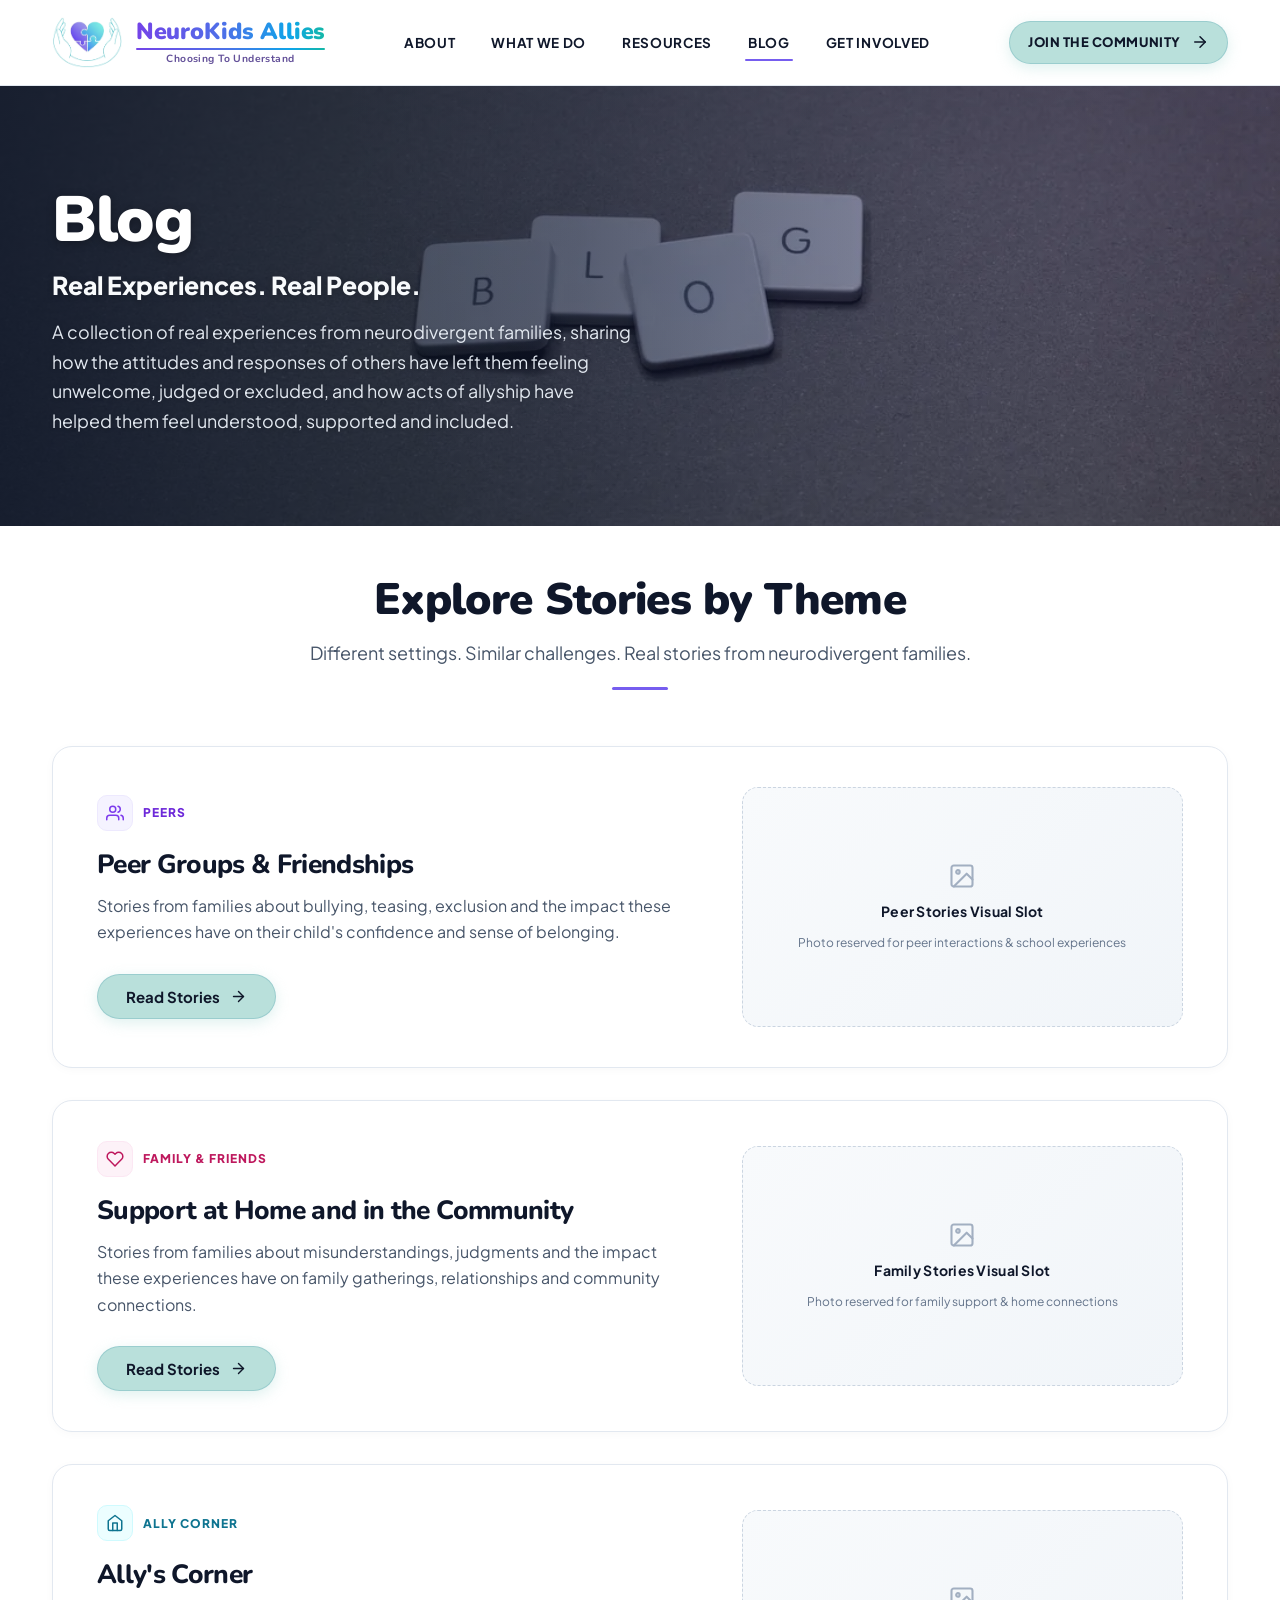
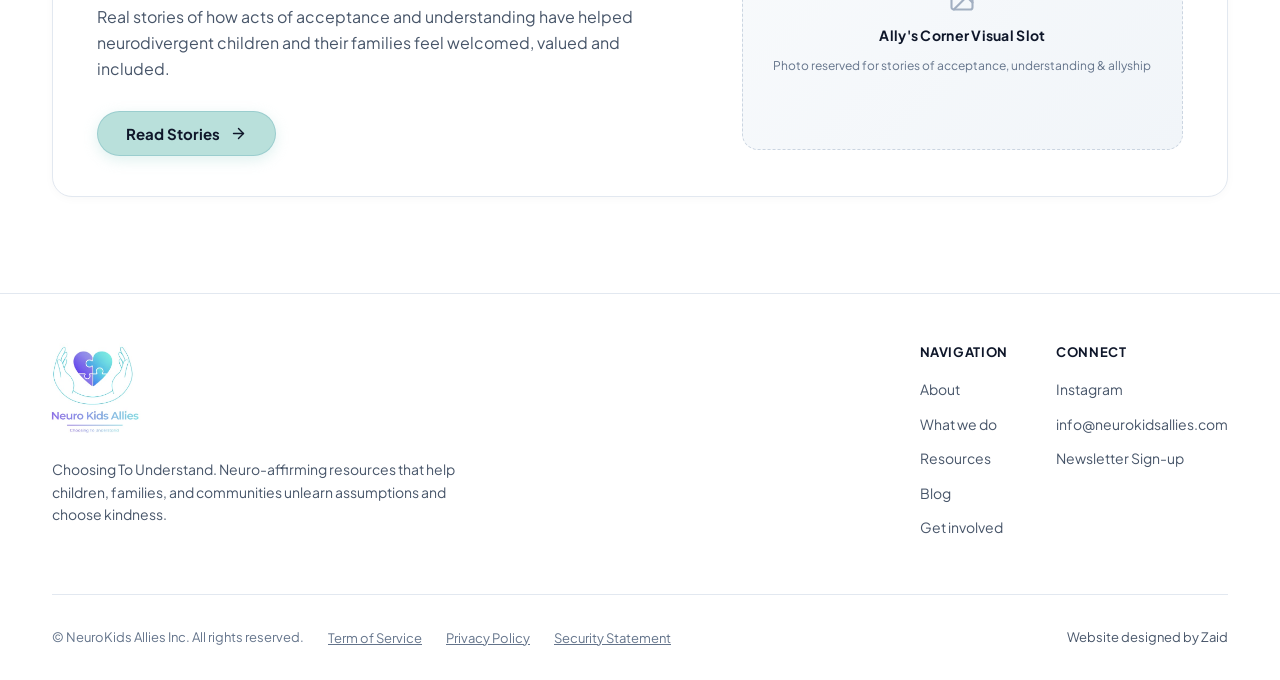
==== blog.html @ 0c85faf7 "Update Card 3 in Blog to Ally's Corner with updated stories copy" ====
<!DOCTYPE html>
<html lang="en">
<head>
  <meta charset="UTF-8">
  <meta name="viewport" content="width=device-width, initial-scale=1.0">
  <title>Blog — Real Experiences &amp; Stories | NeuroKids Allies</title>
  <meta name="description" content="A collection of real experiences from neurodivergent families, sharing how the attitudes and responses of others have left them feeling unwelcome, judged or excluded, and how acts of allyship have helped them feel understood, supported and included.">
  <meta name="theme-color" content="#765DEF">

  <!-- Open Graph / Meta -->
  <meta property="og:type" content="website">
  <meta property="og:title" content="Blog — Real Experiences &amp; Stories | NeuroKids Allies">
  <meta property="og:description" content="A collection of real experiences from neurodivergent families, sharing how the attitudes and responses of others have left them feeling unwelcome, judged or excluded, and how acts of allyship have helped them feel understood, supported and included.">

  <!-- Favicon -->
  <link rel="icon" type="image/png" href="Images/only logo no text.png">

  <!-- Google Fonts: Plus Jakarta Sans & Nunito -->
  <link rel="preconnect" href="https://fonts.googleapis.com">
  <link rel="preconnect" href="https://fonts.gstatic.com" crossorigin>
  <link href="https://fonts.googleapis.com/css2?family=Nunito:wght@700;800;900&family=Plus+Jakarta+Sans:wght@400;500;600;700;800&display=swap" rel="stylesheet">

  <!-- Main Stylesheet -->
  <link rel="stylesheet" href="styles.css?v=6.5">
</head>
<body class="blog-page">

  <!-- =========================================================================
       STICKY HEADER & NAVIGATION
       ========================================================================= -->
  <header class="header" role="banner">
    <div class="container header-container">
      <a href="index.html" class="brand-logo-link" aria-label="NeuroKids Allies Homepage">
        <img src="Images/only logo no text.png" alt="NeuroKids Allies emblem" class="brand-logo-icon" width="70" height="52">
        <div class="brand-text-block">
          <span class="brand-name">NeuroKids Allies</span>
          <span class="brand-divider-line" aria-hidden="true"></span>
          <span class="brand-tagline">Choosing To Understand</span>
        </div>
      </a>

      <!-- Desktop Navigation Menu -->
      <nav class="nav-menu" aria-label="Main Navigation">
        <a href="index.html#about" class="nav-link">About</a>
        <a href="what-we-do.html" class="nav-link">What we do</a>
        <a href="resources.html" class="nav-link">Resources</a>
        <a href="blog.html" class="nav-link active" aria-current="page">Blog</a>
        <a href="index.html#get-involved" class="nav-link">Get involved</a>
      </nav>

      <!-- Header Action -->
      <div class="nav-actions">
        <a href="https://preview.mailerlite.io/forms/2009995/176619972987978844/share" target="_blank" rel="noopener noreferrer" class="btn btn-primary btn-sm nav-cta-btn">
          <span>JOIN THE COMMUNITY</span>
          <svg class="btn-icon" viewBox="0 0 24 24" fill="none" stroke="currentColor" stroke-width="2" stroke-linecap="round" stroke-linejoin="round" aria-hidden="true">
            <line x1="5" y1="12" x2="19" y2="12"></line>
            <polyline points="12 5 19 12 12 19"></polyline>
          </svg>
        </a>

        <!-- Mobile Toggle Button -->
        <button id="mobile-toggle" class="mobile-toggle" aria-label="Toggle navigation menu" aria-expanded="false" aria-controls="mobile-drawer">
          <svg class="hamburger-icon" viewBox="0 0 24 24" fill="none" stroke="currentColor" stroke-width="2" stroke-linecap="round" stroke-linejoin="round" aria-hidden="true">
            <line x1="3" y1="12" x2="21" y2="12"></line>
            <line x1="3" y1="6" x2="21" y2="6"></line>
            <line x1="3" y1="18" x2="21" y2="18"></line>
          </svg>
        </button>
      </div>
    </div>

    <!-- Mobile Slide-Down Drawer -->
    <div id="mobile-drawer" class="mobile-drawer" aria-label="Mobile Navigation">
      <ul class="mobile-nav-list">
        <li><a href="index.html#about" class="mobile-nav-link">About</a></li>
        <li><a href="what-we-do.html" class="mobile-nav-link">What we do</a></li>
        <li><a href="resources.html" class="mobile-nav-link">Resources</a></li>
        <li><a href="blog.html" class="mobile-nav-link active">Blog</a></li>
        <li><a href="index.html#get-involved" class="mobile-nav-link">Get involved</a></li>
      </ul>
      <div class="mobile-cta-wrapper">
        <a href="https://preview.mailerlite.io/forms/2009995/176619972987978844/share" target="_blank" rel="noopener noreferrer" class="btn btn-primary btn-lg" style="width: 100%;">
          <span>JOIN THE COMMUNITY</span>
          <svg class="btn-icon" viewBox="0 0 24 24" fill="none" stroke="currentColor" stroke-width="2" aria-hidden="true">
            <line x1="5" y1="12" x2="19" y2="12"></line>
            <polyline points="12 5 19 12 12 19"></polyline>
          </svg>
        </a>
      </div>
    </div>
  </header>

  <main id="main-content">
    <!-- =========================================================================
         BLOG HERO SECTION
         ========================================================================= -->
    <section class="blog-hero-section" aria-labelledby="blog-hero-title">
      <div class="blog-hero-overlay" aria-hidden="true"></div>
      <div class="container blog-hero-container">
        <div class="blog-hero-content">
          <h1 id="blog-hero-title" class="blog-hero-title">Blog</h1>
          <p class="blog-hero-subtitle">Real Experiences. Real People.</p>
          <p class="blog-hero-desc">A collection of real experiences from neurodivergent families, sharing how the attitudes and responses of others have left them feeling unwelcome, judged or excluded, and how acts of allyship have helped them feel understood, supported and included.</p>
        </div>
      </div>
    </section>

    <!-- =========================================================================
         EXPLORE STORIES BY THEME
         ========================================================================= -->
    <section class="blog-themes-section" aria-labelledby="theme-section-title">
      <div class="container">
        <!-- Section Header -->
        <div class="stories-theme-header">
          <h2 id="theme-section-title" class="stories-theme-title">Explore Stories by Theme</h2>
          <p class="stories-theme-subtitle">Different settings. Similar challenges. Real stories from neurodivergent families.</p>
          <div class="theme-divider-line" aria-hidden="true"></div>
        </div>

        <!-- 3 Horizontal Theme Cards -->
        <div class="theme-cards-stack">
          
          <!-- Card 1: Peers (Purple) -->
          <article class="theme-story-card theme-card-purple">
            <div class="theme-card-body">
              <div class="theme-badge-row">
                <div class="theme-badge-icon purple" aria-hidden="true">
                  <svg viewBox="0 0 24 24" fill="none" stroke="currentColor" stroke-width="2" stroke-linecap="round" stroke-linejoin="round">
                    <path d="M17 21v-2a4 4 0 0 0-4-4H5a4 4 0 0 0-4 4v2"></path>
                    <circle cx="9" cy="7" r="4"></circle>
                    <path d="M23 21v-2a4 4 0 0 0-3-3.87"></path>
                    <path d="M16 3.13a4 4 0 0 1 0 7.75"></path>
                  </svg>
                </div>
                <span class="theme-tag purple">PEERS</span>
              </div>
              <h3 class="theme-card-title">Peer Groups &amp; Friendships</h3>
              <p class="theme-card-desc">Stories from families about bullying, teasing, exclusion and the impact these experiences have on their child's confidence and sense of belonging.</p>
              <button type="button" class="btn-theme-action purple btn-read-stories">
                <span>Read Stories</span>
                <svg viewBox="0 0 24 24" fill="none" stroke="currentColor" stroke-width="2" stroke-linecap="round" stroke-linejoin="round" aria-hidden="true">
                  <line x1="5" y1="12" x2="19" y2="12"></line>
                  <polyline points="12 5 19 12 12 19"></polyline>
                </svg>
              </button>
            </div>
            <!-- Styled visual placeholder (no images used) -->
            <div class="theme-img-placeholder purple" role="img" aria-label="Peer stories image slot">
              <svg viewBox="0 0 24 24" fill="none" stroke="currentColor" stroke-width="1.8" stroke-linecap="round" stroke-linejoin="round" aria-hidden="true">
                <rect x="3" y="3" width="18" height="18" rx="2" ry="2"></rect>
                <circle cx="8.5" cy="8.5" r="1.5"></circle>
                <polyline points="21 15 16 10 5 21"></polyline>
              </svg>
              <span class="placeholder-title">Peer Stories Visual Slot</span>
              <span class="placeholder-hint">Photo reserved for peer interactions &amp; school experiences</span>
            </div>
          </article>

          <!-- Card 2: Family & Friends (Pink) -->
          <article class="theme-story-card theme-card-pink">
            <div class="theme-card-body">
              <div class="theme-badge-row">
                <div class="theme-badge-icon pink" aria-hidden="true">
                  <svg viewBox="0 0 24 24" fill="none" stroke="currentColor" stroke-width="2" stroke-linecap="round" stroke-linejoin="round">
                    <path d="M20.84 4.61a5.5 5.5 0 0 0-7.78 0L12 5.67l-1.06-1.06a5.5 5.5 0 0 0-7.78 7.78l1.06 1.06L12 21.23l7.78-7.78 1.06-1.06a5.5 5.5 0 0 0 0-7.78z"></path>
                  </svg>
                </div>
                <span class="theme-tag pink">FAMILY &amp; FRIENDS</span>
              </div>
              <h3 class="theme-card-title">Support at Home and in the Community</h3>
              <p class="theme-card-desc">Stories from families about misunderstandings, judgments and the impact these experiences have on family gatherings, relationships and community connections.</p>
              <button type="button" class="btn-theme-action pink btn-read-stories">
                <span>Read Stories</span>
                <svg viewBox="0 0 24 24" fill="none" stroke="currentColor" stroke-width="2" stroke-linecap="round" stroke-linejoin="round" aria-hidden="true">
                  <line x1="5" y1="12" x2="19" y2="12"></line>
                  <polyline points="12 5 19 12 12 19"></polyline>
                </svg>
              </button>
            </div>
            <!-- Styled visual placeholder (no images used) -->
            <div class="theme-img-placeholder pink" role="img" aria-label="Family stories image slot">
              <svg viewBox="0 0 24 24" fill="none" stroke="currentColor" stroke-width="1.8" stroke-linecap="round" stroke-linejoin="round" aria-hidden="true">
                <rect x="3" y="3" width="18" height="18" rx="2" ry="2"></rect>
                <circle cx="8.5" cy="8.5" r="1.5"></circle>
                <polyline points="21 15 16 10 5 21"></polyline>
              </svg>
              <span class="placeholder-title">Family Stories Visual Slot</span>
              <span class="placeholder-hint">Photo reserved for family support &amp; home connections</span>
            </div>
          </article>

          <!-- Card 3: Ally's Corner (Teal) -->
          <article class="theme-story-card theme-card-teal">
            <div class="theme-card-body">
              <div class="theme-badge-row">
                <div class="theme-badge-icon teal" aria-hidden="true">
                  <svg viewBox="0 0 24 24" fill="none" stroke="currentColor" stroke-width="2" stroke-linecap="round" stroke-linejoin="round">
                    <path d="M3 9l9-7 9 7v11a2 2 0 0 1-2 2H5a2 2 0 0 1-2-2z"></path>
                    <polyline points="9 22 9 12 15 12 15 22"></polyline>
                  </svg>
                </div>
                <span class="theme-tag teal">ALLY CORNER</span>
              </div>
              <h3 class="theme-card-title">Ally's Corner</h3>
              <p class="theme-card-desc">Real stories of how acts of acceptance and understanding have helped neurodivergent children and their families feel welcomed, valued and included.</p>
              <button type="button" class="btn-theme-action teal btn-read-stories">
                <span>Read Stories</span>
                <svg viewBox="0 0 24 24" fill="none" stroke="currentColor" stroke-width="2" stroke-linecap="round" stroke-linejoin="round" aria-hidden="true">
                  <line x1="5" y1="12" x2="19" y2="12"></line>
                  <polyline points="12 5 19 12 12 19"></polyline>
                </svg>
              </button>
            </div>
            <!-- Styled visual placeholder (no images used) -->
            <div class="theme-img-placeholder teal" role="img" aria-label="Ally's Corner stories image slot">
              <svg viewBox="0 0 24 24" fill="none" stroke="currentColor" stroke-width="1.8" stroke-linecap="round" stroke-linejoin="round" aria-hidden="true">
                <rect x="3" y="3" width="18" height="18" rx="2" ry="2"></rect>
                <circle cx="8.5" cy="8.5" r="1.5"></circle>
                <polyline points="21 15 16 10 5 21"></polyline>
              </svg>
              <span class="placeholder-title">Ally's Corner Visual Slot</span>
              <span class="placeholder-hint">Photo reserved for stories of acceptance, understanding &amp; allyship</span>
            </div>
          </article>

        </div>
      </div>
    </section>
  </main>

  <!-- =========================================================================
       FOOTER SECTION
       ========================================================================= -->
  <footer class="footer" role="contentinfo">
    <div class="container">
      <div class="footer-top">
        <!-- Brand Summary -->
        <div class="footer-brand">
          <a href="index.html" class="footer-brand-link" aria-label="NeuroKids Allies Homepage">
            <img src="Images/logo real.jpeg" alt="NeuroKids Allies - Choosing To Understand" class="footer-brand-logo" width="140" height="140">
          </a>
          <p class="footer-tagline">
            Choosing To Understand. Neuro-affirming resources that help children, families, and communities unlearn assumptions and choose kindness.
          </p>
        </div>

        <div class="footer-links-group">
          <!-- Quick Nav -->
          <div class="footer-links-col">
            <p class="footer-col-title">Navigation</p>
            <a href="index.html#about" class="footer-link">About</a>
            <a href="what-we-do.html" class="footer-link">What we do</a>
            <a href="resources.html" class="footer-link">Resources</a>
            <a href="blog.html" class="footer-link">Blog</a>
            <a href="index.html#get-involved" class="footer-link">Get involved</a>
          </div>

          <!-- Community -->
          <div class="footer-links-col">
            <p class="footer-col-title">Connect</p>
            <a href="https://www.instagram.com/neurokidsallies?igsh=NGVwZnY3bG5yYnE=" target="_blank" rel="noopener noreferrer" class="footer-link">Instagram</a>
            <a href="mailto:info@neurokidsallies.com" class="footer-link">info@neurokidsallies.com</a>
            <a href="https://preview.mailerlite.io/forms/2009995/176619972987978844/share" target="_blank" rel="noopener noreferrer" class="footer-link">Newsletter Sign-up</a>
          </div>
        </div>
      </div>

      <!-- Real Legal Footer Content from Live Site + Required Credit -->
      <div class="footer-bottom">
        <div class="footer-legal-links">
          <span>&copy; NeuroKids Allies Inc. All rights reserved.</span>
          <button class="footer-legal-btn" data-policy="terms">Term of Service</button>
          <button class="footer-legal-btn" data-policy="privacy">Privacy Policy</button>
          <button class="footer-legal-btn" data-policy="security">Security Statement</button>
        </div>
        <div class="footer-credit">
          Website designed by Zaid
        </div>
      </div>
    </div>
  </footer>

  <!-- =========================================================================
       ACCESSIBLE POLICY MODAL
       ========================================================================= -->
  <div id="policy-modal" class="modal-overlay" aria-hidden="true" role="dialog" aria-modal="true" aria-labelledby="modal-title">
    <div class="modal-card">
      <button id="modal-close-btn" class="modal-close-btn" aria-label="Close dialog">
        <svg width="20" height="20" viewBox="0 0 24 24" fill="none" stroke="currentColor" stroke-width="2" aria-hidden="true">
          <line x1="18" y1="6" x2="6" y2="18"></line>
          <line x1="6" y1="6" x2="18" y2="18"></line>
        </svg>
      </button>
      <h3 id="modal-title" class="modal-title">Policy Title</h3>
      <div id="modal-body" class="modal-body">
        <!-- Injected via JavaScript -->
      </div>
    </div>
  </div>

  <!-- Main JavaScript File -->
  <script src="app.js?v=2.2"></script>
</body>
</html>
---- styles.css ----
/* ==============================================================================
   NEUROKIDS ALLIES — DESIGN SYSTEM & STYLESHEET
   Style Language: Clean, High-Contrast White Theme with Warm Accent & Editorial Type
   ============================================================================== */

:root {
  /* Core Backgrounds — Pristine White Theme per client feedback */
  --color-bg: #FFFFFF;
  --color-surface: #FFFFFF;
  --color-surface-hover: #F8FAFC;
  --color-surface-subtle: #FAFAFA;
  
  /* Text & Foreground */
  --color-text-main: #0F172A;       /* Slate 900 - Ultra high contrast 16:1 */
  --color-text-muted: #475569;      /* Slate 600 - Contrast 7.1:1 (AA + AAA compliant) */
  --color-text-subtle: #64748B;     /* Slate 500 - Contrast 4.6:1 (AA compliant) */
  --color-border: #E2E8F0;          /* Crisp subtle divider */
  --color-border-hover: #CBD5E1;

  /* Real Brand Colors Extracted Directly from Images/logo-cropped.png */
  --color-brand-purple: #765DEF;          /* Logo Puzzle Heart & Neuro purple */
  --color-brand-purple-hover: #6348E0;    /* High-contrast purple button hover */
  --color-brand-purple-tint: #F5F3FF;     /* Soft icon circle tint */
  --color-brand-purple-border: #DDD6FE;

  --color-brand-teal: #50B1C1;            /* Logo hands line & Allies teal */
  --color-brand-teal-dark: #0E7490;       /* Contrast-safe text on white (>4.5:1) */
  --color-brand-teal-tint: #ECFEFF;       /* Soft icon circle tint */
  --color-brand-teal-border: #BAE6FD;

  --color-brand-pink: #DB2777;            /* Logo gradient pink / heart transition */
  --color-brand-pink-dark: #BE185D;       /* Contrast-safe text on white (>4.5:1) */
  --color-brand-pink-tint: #FDF2F8;       /* Soft icon circle tint */
  --color-brand-pink-border: #FBCFE8;

  /* Primary Accent Token - Uses Brand Purple as small accent per client direction */
  --color-accent: var(--color-brand-purple);
  --color-accent-hover: var(--color-brand-purple-hover);
  --color-accent-light: var(--color-brand-purple-tint);
  --color-accent-border: var(--color-brand-purple-border);
  --color-accent-glow: rgba(118, 93, 239, 0.2);
  
  /* Typography */
  --font-sans: 'Plus Jakarta Sans', -apple-system, BlinkMacSystemFont, 'Segoe UI', Roboto, Helvetica, Arial, sans-serif;
  
  /* Spacing & Layout */
  --container-max: 1240px;
  --nav-height: 86px;
  --radius-sm: 8px;
  --radius-md: 14px;
  --radius-lg: 20px;
  --radius-xl: 28px;
  --radius-full: 9999px;
  
  /* Shadows */
  --shadow-subtle: 0 1px 3px rgba(0, 0, 0, 0.05), 0 1px 2px rgba(0, 0, 0, 0.03);
  --shadow-card: 0 4px 20px -2px rgba(15, 23, 42, 0.05), 0 2px 6px -1px rgba(15, 23, 42, 0.02);
  --shadow-hover: 0 20px 25px -5px rgba(15, 23, 42, 0.08), 0 8px 10px -6px rgba(15, 23, 42, 0.03);
  --shadow-accent: 0 10px 25px -3px rgba(118, 93, 239, 0.32);
  
  /* Transitions */
  --transition-fast: 150ms ease;
  --transition-base: 250ms cubic-bezier(0.16, 1, 0.3, 1);
  --transition-smooth: 350ms cubic-bezier(0.16, 1, 0.3, 1);
}

/* Base Reset */
*, *::before, *::after {
  box-sizing: border-box;
  margin: 0;
  padding: 0;
}

html {
  scroll-behavior: smooth;
  scroll-padding-top: var(--nav-height);
  font-size: 16px;
  -webkit-font-smoothing: antialiased;
  -moz-osx-font-smoothing: grayscale;
  overflow-x: hidden;
  max-width: 100%;
}

body {
  font-family: var(--font-sans);
  background-color: var(--color-bg);
  color: var(--color-text-main);
  line-height: 1.6;
  padding-top: var(--nav-height);
  overflow-x: hidden;
  max-width: 100%;
  width: 100%;
  position: relative;
  overflow-wrap: break-word;
  word-wrap: break-word;
}

/* Media and text overflow safeguards */
img, svg, video {
  max-width: 100%;
  height: auto;
}

p, h1, h2, h3, h4, h5, h6, span, a {
  overflow-wrap: break-word;
  word-wrap: break-word;
}

/* Accessibility Focus Ring */
:focus-visible {
  outline: 2px solid var(--color-accent);
  outline-offset: 3px;
}

/* Skip link for keyboard accessibility */
.skip-link {
  position: absolute;
  top: -100px;
  left: 20px;
  background: var(--color-accent);
  color: #FFFFFF;
  padding: 12px 20px;
  border-radius: var(--radius-sm);
  z-index: 1000;
  text-decoration: none;
  font-weight: 600;
  transition: top var(--transition-fast);
}

.skip-link:focus {
  top: 20px;
}

/* Layout Container */
.container {
  width: 100%;
  max-width: var(--container-max);
  margin-left: auto;
  margin-right: auto;
  padding-left: 1.5rem;
  padding-right: 1.5rem;
}

@media (min-width: 768px) {
  .container {
    padding-left: 2rem;
    padding-right: 2rem;
  }
}

/* Typography Utilities */
h1, h2, h3, h4, h5, h6 {
  color: var(--color-text-main);
  font-weight: 700;
  line-height: 1.2;
  letter-spacing: -0.025em;
}

p {
  color: var(--color-text-muted);
}

.highlight-accent {
  color: var(--color-accent);
  position: relative;
  display: inline-block;
}

.highlight-accent::after {
  content: "";
  position: absolute;
  bottom: 0.08em;
  left: 0;
  width: 100%;
  height: 0.12em;
  background-color: var(--color-accent-border);
  z-index: -1;
  border-radius: 4px;
}

/* Badges & Pills */
.pill-badge {
  display: inline-flex;
  align-items: center;
  gap: 0.5rem;
  padding: 0.35rem 0.85rem;
  border-radius: var(--radius-full);
  font-size: 0.8125rem;
  font-weight: 600;
  text-transform: uppercase;
  letter-spacing: 0.05em;
  background-color: var(--color-accent-light);
  color: var(--color-accent);
  border: 1px solid var(--color-accent-border);
  margin-bottom: 1.25rem;
}

.pill-dot {
  width: 6px;
  height: 6px;
  border-radius: 50%;
  background-color: var(--color-accent);
  box-shadow: 0 0 0 3px rgba(194, 65, 12, 0.2);
}

.pill-badge-purple {
  background-color: var(--color-brand-purple-light);
  color: var(--color-brand-purple);
  border-color: #E9D5FF;
}

.pill-badge-purple .pill-dot {
  background-color: var(--color-brand-purple);
  box-shadow: 0 0 0 3px rgba(126, 34, 206, 0.2);
}

/* Buttons */
.btn {
  display: inline-flex;
  align-items: center;
  justify-content: center;
  gap: 0.625rem;
  font-family: var(--font-sans);
  font-size: 0.9375rem;
  font-weight: 600;
  padding: 0.75rem 1.5rem;
  border-radius: var(--radius-full);
  text-decoration: none;
  cursor: pointer;
  border: 1px solid transparent;
  transition: all var(--transition-base);
  max-width: 100%;
  box-sizing: border-box;
  text-align: center;
}

@media (min-width: 641px) {
  .btn {
    white-space: nowrap;
  }
}

@media (max-width: 640px) {
  .btn {
    white-space: normal;
    word-break: break-word;
    line-height: 1.35;
    padding: 0.85rem 1.25rem;
  }
}

.btn-primary {
  background-color: var(--color-accent);
  color: #FFFFFF;
  box-shadow: var(--shadow-accent);
}

.btn-primary:hover {
  background-color: var(--color-accent-hover);
  transform: translateY(-2px);
  box-shadow: 0 14px 28px -4px rgba(194, 65, 12, 0.32);
}

.btn-primary:active {
  transform: translateY(0);
}

.btn-secondary {
  background-color: #FFFFFF;
  color: var(--color-text-main);
  border-color: var(--color-border);
  box-shadow: var(--shadow-subtle);
}

.btn-secondary:hover {
  background-color: var(--color-surface);
  border-color: var(--color-border-hover);
  color: var(--color-accent);
  transform: translateY(-1px);
}

.btn-outline {
  background-color: transparent;
  color: var(--color-accent);
  border-color: var(--color-accent);
}

.btn-outline:hover {
  background-color: var(--color-accent-light);
  transform: translateY(-1px);
}

.btn-sm {
  padding: 0.5rem 1.125rem;
  font-size: 0.875rem;
}

.btn-lg {
  padding: 0.95rem 2rem;
  font-size: 1rem;
}

.btn-icon {
  width: 1.125rem;
  height: 1.125rem;
  transition: transform var(--transition-fast);
}

.btn:hover .btn-icon {
  transform: translateX(3px);
}

/* ==============================================================================
   STICKY HEADER & NAVIGATION
   ============================================================================== */
.header {
  position: fixed;
  top: 0;
  left: 0;
  width: 100%;
  height: var(--nav-height);
  background-color: rgba(255, 255, 255, 0.95);
  backdrop-filter: blur(14px);
  -webkit-backdrop-filter: blur(14px);
  border-bottom: 1px solid var(--color-border);
  z-index: 1000;
  transition: box-shadow var(--transition-base);
}

.header.scrolled {
  box-shadow: 0 4px 20px -2px rgba(15, 23, 42, 0.06);
}

.header-container {
  display: flex;
  align-items: center;
  justify-content: space-between;
  height: 100%;
}

.brand-logo-link {
  display: inline-flex;
  align-items: center;
  text-decoration: none;
  gap: 0.85rem;
  transition: opacity var(--transition-fast);
}

.brand-logo-link:hover {
  opacity: 0.95;
}

.brand-logo-icon {
  height: 52px;
  width: auto;
  max-height: 54px;
  object-fit: contain;
  flex-shrink: 0;
  display: block;
}

.brand-text-block {
  display: inline-flex;
  flex-direction: column;
  justify-content: center;
  width: max-content;
}

.brand-name {
  font-family: 'Nunito', 'Plus Jakarta Sans', sans-serif;
  font-size: 1.45rem;
  font-weight: 900;
  letter-spacing: -0.01em;
  line-height: 1.05;
  background: linear-gradient(90deg, #7443E8 0%, #4E70E8 46%, #0EA5E9 82%, #14B8A6 100%);
  -webkit-background-clip: text;
  -webkit-text-fill-color: transparent;
  background-clip: text;
  color: #7443E8;
  display: block;
  white-space: nowrap;
}

.brand-divider-line {
  width: 100%;
  height: 2px;
  background: linear-gradient(90deg, #7443E8 0%, #4E70E8 46%, #0EA5E9 82%, #14B8A6 100%);
  border-radius: 999px;
  margin: 4px 0 3px 0;
  display: block;
}

.brand-tagline {
  font-family: 'Nunito', 'Plus Jakarta Sans', sans-serif;
  font-size: 0.65rem;
  font-weight: 700;
  letter-spacing: 0.04em;
  color: #635099;
  text-align: center;
  white-space: nowrap;
  display: block;
  line-height: 1.2;
}

@media (max-width: 480px) {
  .brand-logo-link {
    gap: 0.5rem;
  }

  .brand-logo-icon {
    height: 38px;
    max-height: 40px;
  }

  .brand-name {
    font-size: 1.15rem;
  }

  .brand-divider-line {
    height: 1.5px;
    margin: 2px 0 2px 0;
  }

  .brand-tagline {
    font-size: 0.52rem;
    letter-spacing: 0.02em;
  }
}

/* Desktop Nav Menu */
.nav-menu {
  display: none;
}

@media (min-width: 992px) {
  .nav-menu {
    display: flex;
    align-items: center;
    gap: 1.35rem;
    list-style: none;
  }
}

@media (min-width: 1200px) {
  .nav-menu {
    gap: 1.85rem;
  }
}

.nav-link {
  color: var(--color-text-main);
  text-decoration: none;
  font-size: 0.84375rem;
  font-weight: 700;
  letter-spacing: 0.05em;
  padding: 0.5rem 0.2rem;
  position: relative;
  transition: color var(--transition-fast);
  white-space: nowrap;
  text-transform: uppercase;
}

.nav-link::after {
  content: "";
  position: absolute;
  bottom: 0;
  left: 0;
  width: 0;
  height: 2px;
  background-color: var(--color-accent);
  transition: width var(--transition-base);
  border-radius: 2px;
}

.nav-link:hover {
  color: var(--color-accent);
}

.nav-link:hover::after,
.nav-link.active::after {
  width: 100%;
}

.nav-actions {
  display: flex;
  align-items: center;
  gap: 0.875rem;
}

.header-search-btn {
  display: inline-flex;
  align-items: center;
  justify-content: center;
  width: 40px;
  height: 40px;
  border-radius: var(--radius-full);
  border: 1px solid var(--color-border);
  background-color: #FFFFFF;
  color: var(--color-text-muted);
  cursor: pointer;
  transition: all var(--transition-fast);
}

.header-search-btn:hover {
  background-color: var(--color-brand-purple-tint);
  color: var(--color-brand-purple);
  border-color: var(--color-brand-purple-border);
  transform: translateY(-1px);
}

.nav-cta-btn {
  display: none;
  font-size: 0.8125rem;
  font-weight: 800;
  letter-spacing: 0.04em;
  padding: 0.65rem 1.15rem;
  white-space: nowrap;
  background-color: #B9E0DB;
  color: #0F172A;
  border: 1px solid rgba(14, 116, 144, 0.18);
  box-shadow: 0 4px 14px rgba(185, 224, 219, 0.45);
}

.nav-cta-btn:hover {
  background-color: #A5D6D0;
  color: #0F172A;
  border-color: rgba(14, 116, 144, 0.28);
  transform: translateY(-2px);
  box-shadow: 0 8px 20px rgba(185, 224, 219, 0.65);
}

@media (min-width: 640px) {
  .nav-cta-btn {
    display: inline-flex;
  }
}

/* Mobile Hamburger Toggle */
.mobile-toggle {
  display: flex;
  align-items: center;
  justify-content: center;
  width: 44px;
  height: 44px;
  background: transparent;
  border: 1px solid var(--color-border);
  border-radius: var(--radius-sm);
  color: var(--color-text-main);
  cursor: pointer;
  transition: all var(--transition-fast);
}

@media (min-width: 992px) {
  .mobile-toggle {
    display: none;
  }
}

.mobile-toggle:hover {
  background-color: var(--color-surface);
  border-color: var(--color-border-hover);
}

.hamburger-icon {
  width: 22px;
  height: 22px;
  fill: currentColor;
}

/* Mobile Slide-down Drawer */
.mobile-drawer {
  position: fixed;
  top: var(--nav-height);
  left: 0;
  width: 100%;
  max-height: calc(100vh - var(--nav-height));
  overflow-y: auto;
  background-color: #FFFFFF;
  border-bottom: 1px solid var(--color-border);
  box-shadow: 0 20px 25px -5px rgba(0, 0, 0, 0.1);
  padding: 1.5rem 1.5rem 2rem;
  transform: translateY(-120%);
  opacity: 0;
  visibility: hidden;
  transition: all var(--transition-smooth);
  z-index: 999;
}

.mobile-drawer.open {
  transform: translateY(0);
  opacity: 1;
  visibility: visible;
}

.mobile-nav-list {
  list-style: none;
  display: flex;
  flex-direction: column;
  gap: 1rem;
  margin-bottom: 1.5rem;
}

.mobile-nav-link {
  display: block;
  font-size: 1.125rem;
  font-weight: 600;
  color: var(--color-text-main);
  text-decoration: none;
  padding: 0.5rem 0;
  border-bottom: 1px solid var(--color-surface);
  transition: color var(--transition-fast);
  text-transform: uppercase;
  letter-spacing: 0.04em;
}

.mobile-nav-link:hover {
  color: var(--color-accent);
}

.mobile-cta-wrapper {
  display: flex;
  flex-direction: column;
  gap: 0.75rem;
}

.mobile-cta-wrapper .btn-primary {
  background-color: #B9E0DB;
  color: #0F172A;
  border: 1px solid rgba(14, 116, 144, 0.18);
  box-shadow: 0 4px 14px rgba(185, 224, 219, 0.45);
}

.mobile-cta-wrapper .btn-primary:hover {
  background-color: #A5D6D0;
  color: #0F172A;
  border-color: rgba(14, 116, 144, 0.28);
  transform: translateY(-2px);
  box-shadow: 0 8px 20px rgba(185, 224, 219, 0.65);
}

/* ==============================================================================
   HERO SECTION — FULL-WIDTH BACKGROUND PHOTO WITH DARK GRADIENT OVERLAY
   Style matches reference screenshot:
   - Full-width background photo (hero-bg.jpg)
   - Dark gradient overlay for ultra-crisp text legibility
   - Bold headline with one word given brand-gradient treatment
   - Supporting text & callout quote
   - Two buttons: One filled (brand purple), One outlined (white/semi-transparent)
   ============================================================================== */
.hero-fullwidth {
  position: relative;
  width: 100%;
  aspect-ratio: 64 / 25; /* Exact 2007 x 784 ratio — zero cropping */
  min-height: 480px;
  background-color: #0F172A;
  background-image: 
    linear-gradient(to right, rgba(15, 23, 42, 0.90) 0%, rgba(15, 23, 42, 0.78) 32%, rgba(15, 23, 42, 0.18) 48%, rgba(15, 23, 42, 0.0) 58%), 
    url('Images/extended-hero-image-3.webp'),
    url('Images/extended%20hero%20image%203.png');
  background-size: cover;
  background-position: center;
  background-repeat: no-repeat;
  color: #FFFFFF;
  padding-top: 2.5rem;
  padding-bottom: 2.5rem;
  display: flex;
  align-items: center;
  overflow: hidden;
}

@media (max-width: 991px) {
  .hero-fullwidth {
    aspect-ratio: auto;
    min-height: 500px;
    padding-top: 4rem;
    padding-bottom: 4rem;
    background-image: 
      linear-gradient(to bottom, rgba(15, 23, 42, 0.91) 0%, rgba(15, 23, 42, 0.82) 55%, rgba(15, 23, 42, 0.62) 100%), 
      url('Images/extended-hero-image-3.webp'),
      url('Images/extended%20hero%20image%203.png');
    background-position: 69% center;
  }
}

.hero-container {
  position: relative;
  z-index: 2;
  width: 100%;
}

.hero-content {
  display: flex;
  flex-direction: column;
  align-items: flex-start;
  max-width: 480px;
}

/* Tagline Kicker Pill */
.hero-kicker {
  display: inline-flex;
  align-items: center;
  gap: 0.45rem;
  font-size: 0.71875rem;
  font-weight: 700;
  text-transform: uppercase;
  letter-spacing: 0.1em;
  color: #BAE6FD;
  margin-bottom: 0.75rem;
  padding: 0.25rem 0.75rem;
  background: rgba(80, 177, 193, 0.12);
  border: 1px solid rgba(80, 177, 193, 0.3);
  border-radius: var(--radius-full);
}

.hero-kicker-dot {
  width: 5px;
  height: 5px;
  border-radius: 50%;
  background-color: #50B1C1;
  box-shadow: 0 0 6px #50B1C1;
}

/* Headline scaled down to fit cleanly within 64:25 canvas */
.hero-title {
  font-size: clamp(1.65rem, 2.4vw, 2.35rem);
  font-weight: 800;
  line-height: 1.18;
  letter-spacing: -0.025em;
  color: #FFFFFF;
  margin-bottom: 0.75rem;
  max-width: 460px;
}

.brand-gradient-word {
  background: linear-gradient(135deg, #A78BFA 0%, #765DEF 40%, #50B1C1 85%, #5FC8E8 100%);
  -webkit-background-clip: text;
  -webkit-text-fill-color: transparent;
  display: inline-block;
}

.hero-lead {
  font-size: clamp(0.875rem, 1.05vw, 0.96875rem);
  line-height: 1.55;
  color: #E2E8F0;
  margin-bottom: 1.45rem;
  max-width: 460px;
}

/* Compact Callout Quote */
.hero-quote-box {
  background: rgba(255, 255, 255, 0.08);
  border-left: 3px solid var(--color-brand-purple);
  backdrop-filter: blur(8px);
  -webkit-backdrop-filter: blur(8px);
  padding: 0.5rem 0.85rem;
  border-radius: 0 var(--radius-sm) var(--radius-sm) 0;
  margin-bottom: 1.25rem;
  width: fit-content;
  max-width: 420px;
}

.hero-quote-text {
  font-size: 0.84375rem;
  font-weight: 600;
  color: #FFFFFF;
  letter-spacing: -0.01em;
}

/* Two Hero Buttons */
.hero-actions {
  display: flex;
  flex-wrap: wrap;
  align-items: center;
  gap: 0.75rem;
  margin-bottom: 0;
  width: 100%;
}

.hero-btn-filled {
  background-color: #B9E0DB;
  color: #0F172A;
  border: 1px solid rgba(14, 116, 144, 0.18);
  box-shadow: 0 4px 14px rgba(185, 224, 219, 0.45);
}

.hero-btn-filled:hover {
  background-color: #A5D6D0;
  color: #0F172A;
  border-color: rgba(14, 116, 144, 0.28);
  transform: translateY(-2px);
  box-shadow: 0 8px 20px rgba(185, 224, 219, 0.65);
}

.btn-hero-outline {
  display: inline-flex;
  align-items: center;
  justify-content: center;
  gap: 0.625rem;
  font-family: var(--font-sans);
  font-size: 0.9375rem;
  font-weight: 600;
  padding: 0.75rem 1.65rem;
  border-radius: var(--radius-full);
  text-decoration: none;
  cursor: pointer;
  background: rgba(255, 255, 255, 0.08);
  color: #FFFFFF;
  border: 1.5px solid rgba(255, 255, 255, 0.45);
  backdrop-filter: blur(6px);
  -webkit-backdrop-filter: blur(6px);
  transition: all var(--transition-base);
}

.btn-hero-outline:hover {
  background: rgba(255, 255, 255, 0.18);
  border-color: #FFFFFF;
  color: #FFFFFF;
  transform: translateY(-2px);
}

/* Hero Trust Bar */
.hero-trust-bar {
  display: flex;
  flex-wrap: wrap;
  align-items: center;
  gap: 1.5rem;
  padding-top: 1.75rem;
  border-top: 1px solid rgba(255, 255, 255, 0.15);
  width: 100%;
  max-width: 680px;
}

.hero-trust-bar .trust-item {
  display: flex;
  align-items: center;
  gap: 0.5rem;
  font-size: 0.84375rem;
  font-weight: 500;
  color: #CBD5E1;
}

.hero-trust-bar .trust-icon {
  width: 1rem;
  height: 1rem;
  color: #50B1C1;
  flex-shrink: 0;
}

@media (max-width: 640px) {
  .hero-fullwidth {
    padding-top: 3.25rem;
    padding-bottom: 3.5rem;
  }

  .hero-actions {
    flex-direction: column;
    align-items: stretch;
  }

  .hero-actions .btn,
  .hero-actions .btn-hero-outline {
    width: 100%;
    justify-content: center;
  }

  .hero-trust-bar {
    flex-direction: column;
    align-items: flex-start;
    gap: 0.75rem;
  }
}

/* ==============================================================================
   SECTION HEADERS
   ============================================================================== */
.section {
  padding-top: 2.5rem;
  padding-bottom: 2.5rem;
  position: relative;
}

@media (min-width: 768px) {
  .section {
    padding-top: 3.25rem;
    padding-bottom: 3.25rem;
  }
}

.section-header {
  text-align: center;
  max-width: 760px;
  margin-left: auto;
  margin-right: auto;
  margin-bottom: 2.5rem;
}

.section-header.text-left {
  text-align: left;
  margin-left: 0;
}

/* Section Header with Decorative Sunburst Rays matching reference design */
.section-header-with-rays {
  display: flex;
  align-items: center;
  justify-content: center;
  gap: 1.5rem;
}

.header-center-text {
  flex: 1;
  max-width: 720px;
}

.decorative-rays {
  display: none;
  width: 44px;
  height: 44px;
  position: relative;
  flex-shrink: 0;
}

@media (min-width: 768px) {
  .decorative-rays {
    display: block;
  }
}

.ray {
  position: absolute;
  display: block;
  border-radius: var(--radius-full);
}

/* Left Sunburst: 3 angled dashes in brand purple, pink, teal */
.rays-left .ray-purple {
  width: 18px;
  height: 3.5px;
  background-color: var(--color-brand-purple);
  top: 6px;
  right: 6px;
  transform: rotate(-35deg);
}

.rays-left .ray-pink {
  width: 22px;
  height: 3.5px;
  background-color: var(--color-brand-pink);
  top: 20px;
  right: 2px;
  transform: rotate(0deg);
}

.rays-left .ray-teal {
  width: 18px;
  height: 3.5px;
  background-color: var(--color-brand-teal);
  top: 34px;
  right: 6px;
  transform: rotate(35deg);
}

/* Right Sunburst: mirrored */
.rays-right .ray-purple {
  width: 18px;
  height: 3.5px;
  background-color: var(--color-brand-purple);
  top: 6px;
  left: 6px;
  transform: rotate(35deg);
}

.rays-right .ray-pink {
  width: 22px;
  height: 3.5px;
  background-color: var(--color-brand-pink);
  top: 20px;
  left: 2px;
  transform: rotate(0deg);
}

.rays-right .ray-teal {
  width: 18px;
  height: 3.5px;
  background-color: var(--color-brand-teal);
  top: 34px;
  left: 6px;
  transform: rotate(-35deg);
}

.section-title {
  font-size: clamp(2rem, 3.8vw, 2.75rem);
  font-weight: 800;
  letter-spacing: -0.03em;
  margin-bottom: 0.85rem;
  color: var(--color-text-main);
}

.section-subtitle {
  font-size: 1.0625rem;
  line-height: 1.6;
  color: var(--color-text-muted);
}

/* ==============================================================================
   WHAT WE DO SECTION & 3 PILLARS
   ============================================================================== */
.what-we-do-section,
.about-section {
  background-color: #FFFFFF;
  border-bottom: 1px solid var(--color-border);
}

.scroll-anchor-alias {
  position: absolute;
  top: 0;
  left: 0;
  width: 1px;
  height: 1px;
  pointer-events: none;
  visibility: hidden;
}

/* Core Values Trio (Awareness, Understanding, Allyship with icons on top) */
.values-trio {
  display: flex;
  align-items: center;
  justify-content: center;
  gap: 3.5rem;
  margin-top: 1.5rem;
  margin-bottom: 1.75rem;
}

.value-item {
  display: flex;
  flex-direction: column;
  align-items: center;
  justify-content: center;
  gap: 0.65rem;
  transition: transform var(--transition-base);
  cursor: default;
}

.value-item:hover {
  transform: translateY(-4px);
}

.value-icon-box {
  display: flex;
  align-items: center;
  justify-content: center;
  width: 48px;
  height: 48px;
  transition: transform var(--transition-base);
}

.value-icon {
  width: 36px;
  height: 36px;
  stroke-width: 2.1;
  transition: all var(--transition-base);
}

.value-item:hover .value-icon {
  transform: scale(1.08);
}

.value-label {
  font-family: var(--font-sans);
  font-size: clamp(0.8125rem, 1.2vw, 0.9375rem);
  font-weight: 800;
  text-transform: uppercase;
  letter-spacing: 0.12em;
  transition: opacity var(--transition-fast);
}

/* Distinct Brand Colors matching the 3 Pillars */
.value-purple {
  color: var(--color-brand-purple);
}

.value-pink {
  color: var(--color-brand-pink-dark);
}

.value-teal {
  color: var(--color-brand-teal-dark);
}

.value-purple:hover .value-icon {
  filter: drop-shadow(0 4px 10px rgba(118, 93, 239, 0.35));
}

.value-pink:hover .value-icon {
  filter: drop-shadow(0 4px 10px rgba(219, 39, 119, 0.35));
}

.value-teal:hover .value-icon {
  filter: drop-shadow(0 4px 10px rgba(14, 116, 144, 0.35));
}

@media (max-width: 640px) {
  .values-trio {
    gap: 1.25rem;
    margin-top: 1.25rem;
    margin-bottom: 1.5rem;
  }

  .value-icon-box {
    width: 38px;
    height: 38px;
  }

  .value-icon {
    width: 28px;
    height: 28px;
  }

  .value-label {
    font-size: 0.71875rem;
    letter-spacing: 0.08em;
  }
}

.what-we-do-lead {
  font-size: clamp(1.05rem, 1.6vw, 1.1875rem);
  font-weight: 500;
  line-height: 1.6;
  color: var(--color-text-main);
  max-width: 680px;
  margin-left: auto;
  margin-right: auto;
}

.about-mission-box {
  background-color: #FFFFFF;
  border: 1px solid var(--color-border);
  border-radius: var(--radius-xl);
  padding: 2rem 1.75rem;
  margin-bottom: 2.75rem;
  text-align: center;
  box-shadow: var(--shadow-subtle);
}

@media (min-width: 768px) {
  .about-mission-box {
    padding: 2.5rem 2.25rem;
  }
}

.about-mission-text-1 {
  font-size: clamp(1.125rem, 2.3vw, 1.35rem);
  font-weight: 700;
  color: var(--color-text-main);
  line-height: 1.5;
  margin-bottom: 1.25rem;
}

.about-mission-text-2 {
  font-size: 1.0625rem;
  line-height: 1.7;
  color: var(--color-text-muted);
  max-width: 960px;
  margin-left: auto;
  margin-right: auto;
}

/* Four Core Pillars Cards (Compact 2x2 Grid matching reference design) */
.pillars-grid {
  display: grid;
  grid-template-columns: 1fr;
  gap: 1.75rem;
  max-width: 880px;
  margin-left: auto;
  margin-right: auto;
  scroll-margin-top: calc(var(--nav-height) + 1.25rem);
}

@media (min-width: 768px) {
  .pillars-grid {
    grid-template-columns: repeat(2, 1fr);
    gap: 2rem 1.75rem;
  }

  .pillar-title {
    min-height: 2.85rem;
  }

  .pillar-desc {
    min-height: 8.5rem;
  }

  .pillar-resource-callout {
    min-height: 5.75rem;
  }
}

.pillar-card {
  background-color: #FFFFFF;
  border: 1px solid var(--color-border);
  border-radius: var(--radius-lg);
  overflow: hidden;
  display: flex;
  flex-direction: column;
  transition: all var(--transition-base);
  box-shadow: 0 4px 18px -2px rgba(15, 23, 42, 0.05), 0 2px 6px -1px rgba(15, 23, 42, 0.02);
  position: relative;
  height: 100%;
}

.pillar-card:hover {
  transform: translateY(-5px);
  border-color: var(--color-border-hover);
  box-shadow: 0 12px 28px -4px rgba(15, 23, 42, 0.09);
}

.pillar-img-box {
  width: 100%;
  aspect-ratio: 16 / 10;
  overflow: hidden;
  background-color: #F8FAFC;
  position: relative;
  display: block;
  line-height: 0;
}

/* Elegant Placeholder for Card 4 (while photo is pending) */
.pillar-placeholder-box {
  background: linear-gradient(135deg, #F5F3FF 0%, #EEF2FF 50%, #ECFEFF 100%);
  display: flex;
  align-items: center;
  justify-content: center;
  border-bottom: 1px solid var(--color-border);
}

.pillar-placeholder-content {
  display: flex;
  flex-direction: column;
  align-items: center;
  justify-content: center;
  gap: 0.5rem;
  color: #4F46E5;
  padding: 1.25rem;
  text-align: center;
}

.placeholder-icon-wrap,
.placeholder-subtle-icon {
  width: 44px;
  height: 44px;
  display: flex;
  align-items: center;
  justify-content: center;
  color: #6366F1;
  opacity: 0.85;
  transition: transform var(--transition-base);
}

.pillar-card:hover .placeholder-subtle-icon,
.pillar-card:hover .placeholder-icon-wrap {
  transform: scale(1.08);
}

.placeholder-label {
  font-family: var(--font-sans);
  font-size: 0.75rem;
  font-weight: 700;
  text-transform: uppercase;
  letter-spacing: 0.08em;
  color: #4338CA;
  background: rgba(255, 255, 255, 0.9);
  padding: 0.2rem 0.65rem;
  border-radius: var(--radius-full);
  border: 1px solid rgba(79, 70, 229, 0.15);
}

.pillar-img {
  width: 100%;
  height: 100%;
  object-fit: cover;
  object-position: center;
  display: block;
  transform: scale(1.02);
  transition: transform var(--transition-smooth);
}

.pillar-card:hover .pillar-img {
  transform: scale(1.08);
}

.pillar-body {
  padding: 1.25rem 1.4rem 1.45rem 1.4rem;
  display: flex;
  flex-direction: column;
  flex-grow: 1;
  position: relative;
  background-color: #FFFFFF;
}

/* Floating Circular Icon Badge Overlapping Image Bottom Edge */
.pillar-floating-badge {
  width: 48px;
  height: 48px;
  border-radius: 50%;
  display: inline-flex;
  align-items: center;
  justify-content: center;
  margin-top: -44px;
  margin-bottom: 0.85rem;
  position: relative;
  z-index: 3;
  box-shadow: 0 4px 14px rgba(15, 23, 42, 0.1);
  border: 3.5px solid #FFFFFF;
  flex-shrink: 0;
  transition: transform var(--transition-base), box-shadow var(--transition-base);
}

.pillar-floating-badge svg {
  width: 22px;
  height: 22px;
}

.pillar-card:hover .pillar-floating-badge {
  transform: translateY(-2px) scale(1.06);
  box-shadow: 0 6px 18px rgba(15, 23, 42, 0.14);
}

/* Tinted Badge Color Schemes */
.badge-purple {
  background-color: var(--color-brand-purple-tint);
  color: var(--color-brand-purple);
}

.badge-pink {
  background-color: var(--color-brand-pink-tint);
  color: var(--color-brand-pink);
}

.badge-teal {
  background-color: var(--color-brand-teal-tint);
  color: var(--color-brand-teal);
}

.badge-indigo {
  background-color: #EEF2FF;
  color: #4F46E5;
}

/* Tag Styles */
.pillar-tag {
  font-size: 0.71875rem;
  font-weight: 800;
  text-transform: uppercase;
  letter-spacing: 0.08em;
  margin-bottom: 0.35rem;
  display: inline-block;
}

.tag-purple {
  color: var(--color-brand-purple);
}

.tag-pink {
  color: var(--color-brand-pink-dark);
}

.tag-teal {
  color: var(--color-brand-teal-dark);
}

.tag-indigo {
  color: #4338CA;
}

.pillar-title {
  font-size: 1.1875rem;
  font-weight: 700;
  color: var(--color-text-main);
  margin-bottom: 0.65rem;
  line-height: 1.35;
}

.pillar-desc {
  font-size: 0.875rem;
  line-height: 1.58;
  color: #475569;
  margin-bottom: 0.85rem;
}

/* Resource Highlight Callout (One by One layout: below content) */
.pillar-resource-callout {
  display: flex;
  flex-direction: column;
  gap: 0.35rem;
  padding: 0.75rem 0.95rem;
  border-radius: var(--radius-md);
  margin-top: 0;
  margin-bottom: 1.15rem;
  font-size: 0.8125rem;
  line-height: 1.52;
  border-left: 3px solid currentColor;
  box-sizing: border-box;
}

.resource-callout-purple {
  background-color: var(--color-brand-purple-tint);
  border-left-color: var(--color-brand-purple);
  color: #3B0764;
}

.resource-callout-pink {
  background-color: var(--color-brand-pink-tint);
  border-left-color: var(--color-brand-pink);
  color: #831843;
}

.resource-callout-teal {
  background-color: var(--color-brand-teal-tint);
  border-left-color: var(--color-brand-teal);
  color: #0F4550;
}

.resource-callout-indigo {
  background-color: #EEF2FF;
  border-left-color: #4F46E5;
  color: #1E1B4B;
}

.resource-callout-badge {
  font-weight: 800;
  text-transform: uppercase;
  font-size: 0.71875rem;
  letter-spacing: 0.05em;
  padding: 0.15rem 0.5rem;
  border-radius: var(--radius-full);
  background: rgba(255, 255, 255, 0.9);
  display: inline-flex;
  align-items: center;
  gap: 0.35rem;
  width: fit-content;
  box-shadow: 0 1px 2px rgba(0, 0, 0, 0.04);
}

.resource-callout-purple .resource-callout-badge {
  color: var(--color-brand-purple);
  border: 1px solid rgba(126, 34, 206, 0.25);
}

.resource-callout-pink .resource-callout-badge {
  color: var(--color-brand-pink-dark);
  border: 1px solid rgba(219, 39, 119, 0.25);
}

.resource-callout-teal .resource-callout-badge {
  color: var(--color-brand-teal-dark);
  border: 1px solid rgba(80, 177, 193, 0.35);
}

.resource-callout-indigo .resource-callout-badge {
  color: #4338CA;
  border: 1px solid rgba(79, 70, 229, 0.25);
}

.resource-callout-text {
  font-weight: 500;
  color: var(--color-text-main);
}

/* Centered Button at bottom (matching reference image) */
.pillar-card-footer {
  margin-top: auto;
  display: flex;
  justify-content: center;
  width: 100%;
}

.btn-pillar {
  display: inline-flex;
  align-items: center;
  justify-content: center;
  gap: 0.5rem;
  font-family: var(--font-sans);
  font-size: 0.8125rem;
  font-weight: 700;
  padding: 0.55rem 1.5rem;
  border-radius: 6px;
  text-decoration: none;
  color: #FFFFFF;
  transition: all var(--transition-base);
  box-shadow: 0 2px 6px rgba(0, 0, 0, 0.08);
}

.btn-pillar-purple {
  background-color: var(--color-brand-purple);
}

.btn-pillar-purple:hover {
  background-color: var(--color-brand-purple-hover);
  transform: translateY(-2px);
  box-shadow: 0 6px 16px rgba(118, 93, 239, 0.32);
}

.btn-pillar-pink {
  background-color: var(--color-brand-pink-dark);
}

.btn-pillar-pink:hover {
  background-color: #9D174D;
  transform: translateY(-2px);
  box-shadow: 0 6px 16px rgba(219, 39, 119, 0.32);
}

.btn-pillar-teal {
  background-color: var(--color-brand-teal-dark);
}

.btn-pillar-teal:hover {
  background-color: #0C4A6E;
  transform: translateY(-2px);
  box-shadow: 0 6px 16px rgba(14, 116, 144, 0.32);
}

.btn-pillar-indigo {
  background-color: #4F46E5;
}

.btn-pillar-indigo:hover {
  background-color: #4338CA;
  transform: translateY(-2px);
  box-shadow: 0 6px 16px rgba(79, 70, 229, 0.32);
}

.link-arrow {
  width: 16px;
  height: 16px;
  transition: transform var(--transition-fast);
}

.pillar-learn-more:hover .link-arrow {
  transform: translateX(4px);
}

/* ==============================================================================
   RESOURCES SECTION — WITH CONFIGURABLE DOWNLOAD BUTTONS
   ============================================================================== */
.resources-section {
  background-color: #FFFFFF;
  border-top: 1px solid var(--color-border);
  border-bottom: 1px solid var(--color-border);
}

.resources-grid {
  display: grid;
  grid-template-columns: 1fr;
  gap: 2rem;
  margin-bottom: 2.5rem;
}

@media (min-width: 992px) {
  .resources-grid {
    grid-template-columns: repeat(3, 1fr);
  }
}

.resource-card {
  background-color: #FFFFFF;
  border: 1px solid var(--color-border);
  border-radius: var(--radius-xl);
  padding: 2.25rem 2rem;
  display: flex;
  flex-direction: column;
  justify-content: space-between;
  box-shadow: var(--shadow-card);
  transition: all var(--transition-base);
  position: relative;
}

.resource-card:hover {
  transform: translateY(-6px);
  border-color: var(--color-border-hover);
  box-shadow: var(--shadow-hover);
}

.resource-card-top {
  margin-bottom: 2rem;
}

.resource-icon-badge {
  width: 52px;
  height: 52px;
  border-radius: 50%;
  display: inline-flex;
  align-items: center;
  justify-content: center;
  margin-bottom: 1.5rem;
  transition: transform var(--transition-fast);
}

.resource-card:hover .resource-icon-badge {
  transform: scale(1.06);
}

.resource-icon-badge.badge-purple {
  background-color: var(--color-brand-purple-tint);
  color: var(--color-brand-purple);
  border: 1px solid var(--color-brand-purple-border);
}

.resource-icon-badge.badge-pink {
  background-color: var(--color-brand-pink-tint);
  color: var(--color-brand-pink-dark);
  border: 1px solid var(--color-brand-pink-border);
}

.resource-icon-badge.badge-teal {
  background-color: var(--color-brand-teal-tint);
  color: var(--color-brand-teal-dark);
  border: 1px solid var(--color-brand-teal-border);
}

.resource-icon-svg {
  width: 24px;
  height: 24px;
}

.resource-category {
  font-size: 0.8125rem;
  font-weight: 700;
  text-transform: uppercase;
  letter-spacing: 0.05em;
  margin-bottom: 0.5rem;
}

.resource-title {
  font-size: 1.45rem;
  font-weight: 700;
  color: var(--color-text-main);
  margin-bottom: 0.85rem;
  line-height: 1.3;
}

.resource-description {
  font-size: 0.9375rem;
  line-height: 1.65;
  color: var(--color-text-muted);
}

.resource-card-footer {
  display: flex;
  flex-direction: column;
  gap: 0.75rem;
}

.resource-btn {
  width: 100%;
}

.resource-format-hint {
  font-size: 0.75rem;
  color: var(--color-text-subtle);
  text-align: center;
}

/* Configurable status indicator notice */
.config-notice-card {
  background-color: #FFFFFF;
  border: 1px dashed var(--color-border-hover);
  border-radius: var(--radius-lg);
  padding: 1.25rem 1.75rem;
  display: flex;
  align-items: center;
  justify-content: space-between;
  flex-wrap: wrap;
  gap: 1rem;
}

.config-notice-left {
  display: flex;
  align-items: center;
  gap: 0.75rem;
}

.config-status-badge {
  display: inline-flex;
  align-items: center;
  gap: 0.375rem;
  padding: 0.25rem 0.625rem;
  border-radius: var(--radius-full);
  font-size: 0.75rem;
  font-weight: 700;
  text-transform: uppercase;
}

.config-status-badge.gated {
  background-color: var(--color-brand-purple-tint);
  color: var(--color-brand-purple);
  border: 1px solid var(--color-brand-purple-border);
}

.config-status-badge.direct {
  background-color: #ECFDF5;
  color: #047857;
  border: 1px solid #A7F3D0;
}

.config-notice-text {
  font-size: 0.875rem;
  color: var(--color-text-muted);
}

/* ==============================================================================
   OUR WHY SECTION
   ============================================================================== */
.why-section {
  background-color: #FFFFFF;
  padding-top: 3.5rem;
  padding-bottom: 1.75rem;
}

.why-card {
  background-color: #FFFFFF;
  border: 1px solid var(--color-border);
  border-radius: var(--radius-xl);
  padding: 3.25rem 3.5rem;
  box-shadow: var(--shadow-subtle);
  max-width: 1040px;
  margin: 0 auto;
  display: grid;
  grid-template-columns: 190px 1fr;
  gap: 3.5rem;
  align-items: flex-start;
  transition: all var(--transition-base);
}

.why-card:hover {
  box-shadow: var(--shadow-card);
  border-color: var(--color-border-hover);
}

.why-heading-col,
.statement-heading-col {
  display: flex;
  flex-direction: column;
  align-items: flex-start;
}

.why-title,
.vision-title,
.mission-title {
  font-family: var(--font-sans);
  font-size: clamp(2.35rem, 3.6vw, 3rem);
  font-weight: 800;
  color: var(--color-text-main);
  line-height: 1.12;
  letter-spacing: -0.025em;
  position: relative;
  display: inline-block;
  margin: 0;
}

.why-title-line,
.statement-title-line {
  display: block;
}

.why-title::after {
  content: '';
  display: block;
  width: 44px;
  height: 3.5px;
  background: linear-gradient(90deg, var(--color-brand-purple), var(--color-brand-teal));
  border-radius: var(--radius-full);
  margin-top: 0.85rem;
}

.why-text-body {
  display: flex;
  flex-direction: column;
  gap: 1.15rem;
}

.why-p {
  font-size: 1rem;
  line-height: 1.75;
  color: #334155;
  margin: 0;
}

@media (max-width: 900px) {
  .why-section {
    padding-top: 2.5rem;
    padding-bottom: 1.25rem;
  }
  
  .why-card {
    grid-template-columns: 1fr;
    gap: 1.75rem;
    padding: 2.25rem 1.65rem;
  }

  .why-title {
    font-size: 2.25rem;
  }
}

/* ==============================================================================
   OUR VISION & OUR MISSION SECTIONS
   ============================================================================== */
.vision-section {
  background-color: #FFFFFF;
  padding-top: 1.75rem;
  padding-bottom: 1.75rem;
}

.mission-section {
  background-color: #FFFFFF;
  padding-top: 1.75rem;
  padding-bottom: 3.5rem;
  border-bottom: 1px solid var(--color-border);
}

.statement-card {
  background-color: #FFFFFF;
  border: 1px solid var(--color-border);
  border-radius: var(--radius-xl);
  padding: 3.25rem 3.5rem;
  box-shadow: var(--shadow-subtle);
  max-width: 1040px;
  margin: 0 auto;
  display: grid;
  grid-template-columns: 190px 1fr;
  gap: 3.5rem;
  align-items: flex-start;
  transition: all var(--transition-base);
}

.statement-card:hover {
  box-shadow: var(--shadow-card);
  border-color: var(--color-border-hover);
}

.vision-title::after {
  content: '';
  display: block;
  width: 44px;
  height: 3.5px;
  background: linear-gradient(90deg, var(--color-brand-teal), var(--color-brand-purple));
  border-radius: var(--radius-full);
  margin-top: 0.85rem;
}

.mission-title::after {
  content: '';
  display: block;
  width: 44px;
  height: 3.5px;
  background: linear-gradient(90deg, var(--color-brand-purple), var(--color-brand-pink));
  border-radius: var(--radius-full);
  margin-top: 0.85rem;
}

.statement-text-body {
  display: flex;
  flex-direction: column;
  gap: 1.15rem;
}

.vision-lead {
  font-size: 1rem;
  font-weight: 400;
  line-height: 1.75;
  color: #334155;
  margin: 0;
}

.mission-lead {
  font-size: 1rem;
  font-weight: 400;
  line-height: 1.75;
  color: #334155;
  margin: 0;
}

.mission-p {
  font-size: 1rem;
  line-height: 1.75;
  color: #334155;
  margin: 0;
}

@media (max-width: 900px) {
  .vision-section {
    padding-top: 1.25rem;
    padding-bottom: 1.25rem;
  }

  .mission-section {
    padding-top: 1.25rem;
    padding-bottom: 2.25rem;
  }

  .statement-card {
    grid-template-columns: 1fr;
    gap: 1.75rem;
    padding: 2.25rem 1.65rem;
  }

  .vision-title,
  .mission-title {
    font-size: 2.25rem;
  }
}

/* ==============================================================================
   FOUNDER SECTION
   ============================================================================== */
.founder-grid {
  display: grid;
  grid-template-columns: 1fr;
  gap: 3.5rem;
  align-items: center;
}

@media (min-width: 992px) {
  .founder-grid {
    grid-template-columns: 0.85fr 1.15fr;
    gap: 4.5rem;
  }
}

.founder-photo-container {
  position: relative;
  max-width: 440px;
  margin-left: auto;
  margin-right: auto;
  width: 100%;
}

.founder-photo-card {
  position: relative;
  background-color: #FFFFFF;
  border-radius: var(--radius-xl);
  overflow: hidden;
  box-shadow: 0 20px 40px -10px rgba(15, 23, 42, 0.12), 0 0 0 1px var(--color-border);
}

.founder-img {
  width: 100%;
  height: auto;
  aspect-ratio: 1 / 1.15;
  object-fit: cover;
  display: block;
}

.founder-caption-overlay {
  position: absolute;
  bottom: 0;
  left: 0;
  right: 0;
  padding: 1.5rem;
  background: linear-gradient(to top, rgba(15, 23, 42, 0.9) 0%, rgba(15, 23, 42, 0.5) 70%, transparent 100%);
  color: #FFFFFF;
}

.founder-name-tag {
  font-size: 1.25rem;
  font-weight: 700;
  color: #FFFFFF;
  margin-bottom: 0;
}

.founder-role-tag {
  font-size: 0.8125rem;
  color: #E2E8F0;
  display: flex;
  align-items: center;
  gap: 0.35rem;
}

.founder-content-wrapper {
  display: flex;
  flex-direction: column;
}

.founder-quote {
  font-size: 1.25rem;
  font-weight: 600;
  color: var(--color-text-main);
  line-height: 1.5;
  margin-bottom: 1.5rem;
  font-style: italic;
  border-left: 3px solid var(--color-accent);
  padding-left: 1.25rem;
}

.founder-bio-p {
  font-size: 1rem;
  line-height: 1.7;
  color: var(--color-text-muted);
  margin-bottom: 1.25rem;
}

.founder-meta-tags {
  display: flex;
  flex-wrap: wrap;
  gap: 0.75rem;
  margin-top: 1rem;
  margin-bottom: 0;
}

.meta-tag {
  display: inline-flex;
  align-items: center;
  gap: 0.5rem;
  padding: 0.5rem 1rem;
  background-color: var(--color-surface);
  border: 1px solid var(--color-border);
  border-radius: var(--radius-full);
  font-size: 0.8125rem;
  font-weight: 600;
  color: var(--color-text-main);
}

/* ==============================================================================
   CONTACT & REACH OUT SECTION (Matching Reference Design)
   ============================================================================== */
.contact-section {
  background-color: #FFFFFF;
  border-top: 1px solid var(--color-border);
  padding-top: 4rem;
  padding-bottom: 4.5rem;
}

.contact-container {
  max-width: 1040px;
  margin: 0 auto;
}

/* 1. Contact Header */
.contact-header {
  margin-bottom: 2.75rem;
}

.contact-main-title {
  font-family: var(--font-sans);
  font-size: clamp(2.35rem, 4vw, 3.25rem);
  font-weight: 800;
  color: #0F172A;
  letter-spacing: -0.03em;
  line-height: 1.15;
  margin: 0 0 0.35rem 0;
}

.contact-we-love {
  font-size: clamp(1.2rem, 2vw, 1.45rem);
  font-weight: 700;
  color: var(--color-brand-purple);
  margin-bottom: 0.75rem;
  line-height: 1.35;
}

.contact-lead-desc {
  font-size: 1.0625rem;
  color: #475569;
  max-width: 640px;
  line-height: 1.65;
  margin: 0;
}

/* 2. Main Two-Column Row */
.contact-main-grid {
  display: grid;
  grid-template-columns: 1fr;
  gap: 2rem;
  margin-bottom: 2.5rem;
}

@media (min-width: 880px) {
  .contact-main-grid {
    grid-template-columns: 0.95fr 1.05fr;
    gap: 2.25rem;
  }
}

.contact-card {
  background-color: #FAFAFD;
  border: 1px solid #E2E8F0;
  border-radius: 24px;
  padding: 2.5rem 2.25rem;
  box-shadow: 0 4px 20px -2px rgba(15, 23, 42, 0.04);
  transition: all var(--transition-base);
}

.contact-card:hover {
  border-color: #CBD5E1;
  box-shadow: 0 10px 25px -4px rgba(15, 23, 42, 0.07);
}

.contact-card-title {
  font-family: var(--font-sans);
  font-size: 1.65rem;
  font-weight: 800;
  color: #0F172A;
  margin-bottom: 0.4rem;
  letter-spacing: -0.02em;
}

.contact-card-subtitle {
  font-size: 0.875rem;
  color: #64748B;
  margin-bottom: 2rem;
  line-height: 1.55;
}

/* Contact Channels List */
.contact-channels-list {
  display: flex;
  flex-direction: column;
  gap: 1.65rem;
}

.contact-channel-item {
  display: flex;
  align-items: flex-start;
  gap: 1.15rem;
}

.channel-icon-badge {
  width: 50px;
  height: 50px;
  border-radius: 50%;
  display: flex;
  align-items: center;
  justify-content: center;
  flex-shrink: 0;
  box-shadow: 0 2px 8px rgba(15, 23, 42, 0.06);
}

.channel-icon-badge.badge-purple {
  background-color: #F5F3FF;
  color: var(--color-brand-purple);
  border: 1px solid #DDD6FE;
}

.channel-icon-badge.badge-teal {
  background-color: #ECFEFF;
  color: #0E7490;
  border: 1px solid #BAE6FD;
}

.channel-icon-badge.badge-pink {
  background-color: #FDF2F8;
  color: var(--color-brand-pink);
  border: 1px solid #FBCFE8;
}

.channel-content {
  display: flex;
  flex-direction: column;
}

.channel-heading {
  font-size: 1.05rem;
  font-weight: 800;
  color: #0F172A;
  margin-bottom: 0.25rem;
}

.channel-desc {
  font-size: 0.8125rem;
  color: #64748B;
  line-height: 1.5;
  margin-bottom: 0.4rem;
}

.channel-email-link {
  font-size: 0.9375rem;
  font-weight: 700;
  color: var(--color-brand-purple);
  text-decoration: none;
  transition: color var(--transition-fast);
  word-break: break-all;
}

.channel-email-link:hover {
  color: var(--color-brand-purple-hover);
  text-decoration: underline;
}

.channel-action-link {
  font-size: 0.9375rem;
  font-weight: 700;
  text-decoration: none;
  display: inline-flex;
  align-items: center;
  gap: 0.35rem;
  transition: all var(--transition-fast);
}

.channel-action-link.link-purple {
  color: var(--color-brand-purple);
}

.channel-action-link.link-purple:hover {
  color: var(--color-brand-purple-hover);
  text-decoration: underline;
}

.channel-action-link.link-teal {
  color: #0E7490;
}

.channel-action-link.link-teal:hover {
  color: #0891B2;
  text-decoration: underline;
}

.channel-action-link.link-pink {
  color: var(--color-brand-pink);
}

.channel-action-link.link-pink:hover {
  color: var(--color-brand-pink-hover);
  text-decoration: underline;
}

.channel-action-link .link-arrow {
  display: inline-block;
  transition: transform var(--transition-fast);
}

.channel-action-link:hover .link-arrow {
  transform: translateX(3px);
}

/* Form Styles */
.contact-form-layout {
  display: flex;
  flex-direction: column;
}

.form-row-two-col {
  display: grid;
  grid-template-columns: 1fr;
  gap: 1rem;
}

@media (min-width: 520px) {
  .form-row-two-col {
    grid-template-columns: 1fr 1fr;
  }
}

.form-group {
  display: flex;
  flex-direction: column;
  gap: 0.35rem;
  margin-bottom: 1.15rem;
}

.form-label {
  font-size: 0.8125rem;
  font-weight: 700;
  color: #0F172A;
}

.required-star {
  color: #EF4444;
}

.form-input {
  width: 100%;
  height: 46px;
  padding: 0 1rem;
  background-color: #FFFFFF;
  border: 1.5px solid #E2E8F0;
  border-radius: 10px;
  font-family: var(--font-sans);
  font-size: 0.875rem;
  color: #0F172A;
  transition: all var(--transition-fast);
  box-sizing: border-box;
}

.form-input:focus {
  outline: none;
  border-color: var(--color-brand-purple);
  box-shadow: 0 0 0 3.5px rgba(118, 93, 239, 0.15);
}

.form-input::placeholder {
  color: #94A3B8;
}

.form-textarea {
  height: auto;
  min-height: 110px;
  padding: 0.75rem 1rem;
  resize: vertical;
  line-height: 1.5;
}

.select-field-wrap {
  position: relative;
  width: 100%;
}

.select-field-wrap::after {
  content: '';
  position: absolute;
  right: 1.1rem;
  top: 50%;
  transform: translateY(-50%);
  width: 0;
  height: 0;
  border-left: 5px solid transparent;
  border-right: 5px solid transparent;
  border-top: 5px solid #64748B;
  pointer-events: none;
}

.form-select {
  appearance: none;
  -webkit-appearance: none;
  cursor: pointer;
  padding-right: 2.5rem;
}

.contact-send-btn {
  width: 100%;
  height: 48px;
  border-radius: 10px;
  font-weight: 700;
  font-size: 0.9375rem;
  justify-content: center;
  margin-top: 0.35rem;
  background-color: #B9E0DB;
  color: #0F172A;
  border: 1px solid rgba(14, 116, 144, 0.18);
  box-shadow: 0 4px 14px rgba(185, 224, 219, 0.45);
}

.contact-send-btn:hover {
  background-color: #A5D6D0;
  color: #0F172A;
  border-color: rgba(14, 116, 144, 0.28);
  transform: translateY(-2px);
  box-shadow: 0 8px 20px rgba(185, 224, 219, 0.65);
}

/* 3. Full-Width Subscribe Banner */
.contact-subscribe-banner {
  background-color: #FAFAFD;
  border: 1px solid #E2E8F0;
  border-radius: 24px;
  padding: 1.85rem 2.25rem;
  display: flex;
  flex-direction: column;
  gap: 1.5rem;
  margin-top: 1rem;
  margin-bottom: 0;
  box-shadow: 0 4px 20px -2px rgba(15, 23, 42, 0.04);
  transition: all var(--transition-base);
}

.contact-subscribe-banner:hover {
  border-color: #CBD5E1;
  box-shadow: 0 10px 25px -4px rgba(15, 23, 42, 0.07);
}

@media (min-width: 860px) {
  .contact-subscribe-banner {
    flex-direction: row;
    align-items: center;
    justify-content: space-between;
  }
}

.banner-left {
  display: flex;
  align-items: center;
  gap: 1.25rem;
}

.banner-icon-badge {
  width: 50px;
  height: 50px;
  border-radius: 50%;
  background: #F5F3FF;
  color: var(--color-brand-purple);
  border: 1px solid #DDD6FE;
  display: flex;
  align-items: center;
  justify-content: center;
  flex-shrink: 0;
  box-shadow: 0 2px 8px rgba(15, 23, 42, 0.06);
}

.banner-title {
  font-size: 1.1875rem;
  font-weight: 800;
  color: #0F172A;
  margin-bottom: 0.25rem;
  letter-spacing: -0.01em;
}

.banner-desc {
  font-size: 0.875rem;
  color: #475569;
  line-height: 1.55;
  margin: 0;
}

.banner-right {
  display: flex;
  flex-direction: column;
  align-items: center;
  gap: 0.45rem;
  flex-shrink: 0;
}

.banner-btn {
  white-space: nowrap;
  border-radius: var(--radius-full);
  padding: 0.75rem 1.45rem;
  font-size: 0.875rem;
  font-weight: 700;
  background-color: #B9E0DB;
  color: #0F172A;
  border: 1px solid rgba(14, 116, 144, 0.18);
  box-shadow: 0 4px 14px rgba(185, 224, 219, 0.45);
}

.banner-btn:hover {
  background-color: #A5D6D0;
  color: #0F172A;
  border-color: rgba(14, 116, 144, 0.28);
  transform: translateY(-2px);
  box-shadow: 0 8px 20px rgba(185, 224, 219, 0.65);
}

.banner-disclaimer {
  font-size: 0.75rem;
  color: #64748B;
  display: inline-flex;
  align-items: center;
  gap: 0.35rem;
}

/* 4. Other Ways to Connect */
.other-connect-section {
  text-align: center;
}

.other-connect-title {
  font-family: var(--font-sans);
  font-size: clamp(1.75rem, 2.5vw, 2.15rem);
  font-weight: 800;
  color: #0F172A;
  margin-bottom: 0.35rem;
  letter-spacing: -0.02em;
}

.other-connect-subtitle {
  font-size: 0.9375rem;
  color: #64748B;
  margin-bottom: 2rem;
}

.other-connect-grid {
  display: grid;
  grid-template-columns: 1fr;
  gap: 1.5rem;
}

@media (min-width: 768px) {
  .other-connect-grid {
    grid-template-columns: repeat(3, 1fr);
  }
}

.connect-option-card {
  background-color: #FAFAFD;
  border: 1px solid #E2E8F0;
  border-radius: 24px;
  padding: 2.25rem 1.85rem;
  display: flex;
  flex-direction: column;
  text-align: left;
  box-shadow: 0 4px 20px -2px rgba(15, 23, 42, 0.04);
  transition: all var(--transition-base);
}

.connect-option-card:hover {
  transform: translateY(-4px);
  border-color: #CBD5E1;
  box-shadow: 0 10px 25px -4px rgba(15, 23, 42, 0.07);
}

.card-purple-tint,
.card-teal-tint,
.card-pink-tint {
  background-color: #FAFAFD;
  border: 1px solid #E2E8F0;
}

.connect-icon-box {
  width: 44px;
  height: 44px;
  border-radius: 12px;
  display: flex;
  align-items: center;
  justify-content: center;
  margin-bottom: 1.25rem;
}

.box-purple {
  background-color: #EDE9FE;
  color: var(--color-brand-purple);
}

.box-teal {
  background-color: #CFFAFE;
  color: #0E7490;
}

.box-pink {
  background-color: #FCE7F3;
  color: var(--color-brand-pink);
}

.connect-card-title {
  font-size: 1.15rem;
  font-weight: 800;
  color: #0F172A;
  margin-bottom: 0.5rem;
}

.connect-card-desc {
  font-size: 0.875rem;
  color: #64748B;
  line-height: 1.6;
  margin-bottom: 1.35rem;
  flex-grow: 1;
}

.connect-action-link {
  font-size: 0.875rem;
  font-weight: 800;
  text-decoration: none;
  display: inline-flex;
  align-items: center;
  gap: 0.35rem;
  transition: transform var(--transition-fast);
}

.connect-action-link:hover .link-arrow {
  transform: translateX(4px);
}

.link-purple {
  color: var(--color-brand-purple);
}

.link-teal {
  color: #0E7490;
}

.link-pink {
  color: var(--color-brand-pink-dark);
}

@media (max-width: 640px) {
  .contact-section {
    padding-top: 2.75rem;
    padding-bottom: 3rem;
  }

  .contact-card {
    padding: 1.75rem 1.35rem;
  }

  .contact-subscribe-banner {
    padding: 1.5rem 1.25rem;
  }

  .banner-left {
    flex-direction: column;
    text-align: center;
    align-items: center;
  }

  .banner-btn {
    width: 100%;
    justify-content: center;
  }
}

/* ==============================================================================
   FOOTER
   ============================================================================== */
.footer {
  background-color: #FFFFFF;
  border-top: 1px solid var(--color-border);
  padding-top: 3rem;
  padding-bottom: 2rem;
}

.footer-top {
  display: flex;
  flex-direction: column;
  gap: 2.5rem;
  margin-bottom: 3.5rem;
}

@media (min-width: 768px) {
  .footer-top {
    flex-direction: row;
    justify-content: space-between;
    align-items: flex-start;
  }
}

@media (max-width: 768px) {
  .footer-top {
    text-align: center;
    align-items: center;
  }

  .footer-brand {
    display: flex;
    flex-direction: column;
    align-items: center;
    text-align: center;
    margin: 0 auto;
  }

  .footer-brand-link {
    display: inline-block;
    margin: 0 auto 0.75rem auto;
  }

  .footer-brand-logo {
    margin: 0 auto;
  }

  .footer-links-group {
    justify-content: center;
    width: 100%;
    gap: 2.5rem;
  }

  .footer-links-col {
    align-items: center;
    text-align: center;
  }
}

.footer-brand {
  max-width: 420px;
}

.footer-brand-link {
  display: inline-block;
  text-decoration: none;
  margin-bottom: 0.75rem;
  transition: opacity var(--transition-fast);
}

.footer-brand-link:hover {
  opacity: 0.92;
}

.footer-brand-logo {
  width: 140px;
  height: auto;
  max-width: 100%;
  object-fit: contain;
  display: block;
}

@media (min-width: 769px) {
  .footer-brand-logo {
    margin-left: -18px;
    margin-top: -16px;
    margin-bottom: -8px;
  }
}

.footer-tagline {
  font-size: 0.875rem;
  color: var(--color-text-muted);
  line-height: 1.6;
}

.footer-links-group {
  display: flex;
  flex-wrap: wrap;
  gap: 3rem;
}

.footer-links-col {
  display: flex;
  flex-direction: column;
  gap: 0.75rem;
}

.footer-col-title {
  font-size: 0.8125rem;
  font-weight: 700;
  text-transform: uppercase;
  letter-spacing: 0.05em;
  color: var(--color-text-main);
  margin-bottom: 0.25rem;
}

.footer-link {
  font-size: 0.875rem;
  color: var(--color-text-muted);
  text-decoration: none;
  transition: color var(--transition-fast);
}

.footer-link:hover {
  color: var(--color-accent);
}

.footer-bottom {
  display: flex;
  flex-direction: column;
  align-items: center;
  justify-content: space-between;
  gap: 1.25rem;
  padding-top: 2rem;
  border-top: 1px solid var(--color-border);
  font-size: 0.8125rem;
  color: var(--color-text-subtle);
  text-align: center;
}

@media (min-width: 768px) {
  .footer-bottom {
    flex-direction: row;
    text-align: left;
  }
}

.footer-legal-links {
  display: flex;
  align-items: center;
  gap: 1.5rem;
  flex-wrap: wrap;
}

.footer-legal-btn {
  background: none;
  border: none;
  padding: 0;
  font-family: inherit;
  font-size: 0.8125rem;
  color: var(--color-text-subtle);
  cursor: pointer;
  text-decoration: underline;
  transition: color var(--transition-fast);
}

.footer-legal-btn:hover {
  color: var(--color-accent);
}

.footer-credit {
  font-weight: 400;
  color: var(--color-text-muted);
}

/* ==============================================================================
   ACCESSIBLE MODAL & TOAST
   ============================================================================== */
.modal-overlay {
  position: fixed;
  top: 0;
  left: 0;
  width: 100%;
  height: 100%;
  background-color: rgba(15, 23, 42, 0.6);
  backdrop-filter: blur(4px);
  -webkit-backdrop-filter: blur(4px);
  display: flex;
  align-items: center;
  justify-content: center;
  padding: 1.5rem;
  z-index: 2000;
  opacity: 0;
  visibility: hidden;
  transition: all var(--transition-base);
}

.modal-overlay.open {
  opacity: 1;
  visibility: visible;
}

.modal-card {
  background-color: #FFFFFF;
  border-radius: var(--radius-xl);
  max-width: 600px;
  width: 100%;
  max-height: 85vh;
  overflow-y: auto;
  box-shadow: 0 25px 50px -12px rgba(0, 0, 0, 0.25);
  padding: 2.25rem;
  position: relative;
  transform: translateY(20px);
  transition: transform var(--transition-base);
}

.modal-overlay.open .modal-card {
  transform: translateY(0);
}

.modal-close-btn {
  position: absolute;
  top: 1.25rem;
  right: 1.25rem;
  width: 36px;
  height: 36px;
  border-radius: 50%;
  border: 1px solid var(--color-border);
  background-color: #FFFFFF;
  color: var(--color-text-muted);
  display: flex;
  align-items: center;
  justify-content: center;
  cursor: pointer;
  transition: all var(--transition-fast);
}

.modal-close-btn:hover {
  background-color: var(--color-surface);
  color: var(--color-text-main);
}

.modal-title {
  font-size: 1.5rem;
  font-weight: 700;
  color: var(--color-text-main);
  margin-bottom: 1rem;
}

.modal-body {
  font-size: 0.9375rem;
  line-height: 1.65;
  color: var(--color-text-muted);
}

.modal-body h4 {
  font-size: 1.0625rem;
  color: var(--color-text-main);
  margin-top: 1.25rem;
  margin-bottom: 0.5rem;
}

/* Toast Notification */
.toast-container {
  position: fixed;
  bottom: 2rem;
  right: 2rem;
  z-index: 3000;
  display: flex;
  flex-direction: column;
  gap: 0.75rem;
  pointer-events: none;
}

.toast {
  pointer-events: auto;
  background-color: var(--color-text-main);
  color: #FFFFFF;
  padding: 1rem 1.5rem;
  border-radius: var(--radius-md);
  font-size: 0.875rem;
  font-weight: 500;
  box-shadow: 0 20px 25px -5px rgba(0, 0, 0, 0.2);
  display: flex;
  align-items: center;
  gap: 0.75rem;
  transform: translateY(20px);
  opacity: 0;
  transition: all var(--transition-base);
}

.toast.show {
  transform: translateY(0);
  opacity: 1;
}

.toast-icon {
  width: 20px;
  height: 20px;
  color: #FDBA74;
  flex-shrink: 0;
}

/* ==============================================================================
   BLOG PAGE STYLES (Stories by Theme)
   ============================================================================== */

.blog-page {
  background-color: #FFFFFF;
}

/* Blog Hero Section */
.blog-hero-section {
  position: relative;
  width: 100%;
  min-height: 440px;
  background-color: #4B4945;
  background-image: 
    linear-gradient(to right, rgba(15, 23, 42, 0.88) 0%, rgba(15, 23, 42, 0.65) 45%, rgba(15, 23, 42, 0.20) 100%),
    url('Images/blog%20image%202.webp'),
    url('Images/blog image 2.webp');
  background-size: cover;
  background-position: center 38%;
  background-repeat: no-repeat;
  padding: 5.5rem 0 5rem;
  display: flex;
  align-items: center;
  overflow: hidden;
  color: #FFFFFF;
}

.blog-hero-overlay {
  position: absolute;
  inset: 0;
  background: radial-gradient(circle at top right, rgba(116, 67, 232, 0.12), transparent 70%);
  pointer-events: none;
}

.blog-hero-container {
  position: relative;
  z-index: 2;
  width: 100%;
}

.blog-hero-grid {
  display: flex;
  flex-direction: column;
  align-items: flex-start;
}

.blog-hero-content {
  display: flex;
  flex-direction: column;
  align-items: flex-start;
  max-width: 660px;
}

.blog-hero-title {
  font-family: 'Nunito', var(--font-sans);
  font-size: clamp(2.75rem, 5vw, 4rem);
  font-weight: 900;
  color: #FFFFFF;
  line-height: 1.1;
  margin-bottom: 0.85rem;
  letter-spacing: -0.02em;
  text-shadow: 0 2px 10px rgba(0, 0, 0, 0.3);
}

.blog-hero-subtitle {
  font-family: var(--font-sans);
  font-size: clamp(1.25rem, 2.5vw, 1.55rem);
  font-weight: 800;
  color: #F8FAFC;
  line-height: 1.3;
  margin-bottom: 1rem;
  text-shadow: 0 1px 6px rgba(0, 0, 0, 0.25);
}

.blog-hero-desc {
  font-size: clamp(1.05rem, 1.4vw, 1.125rem);
  line-height: 1.65;
  color: #E2E8F0;
  max-width: 580px;
  text-shadow: 0 1px 4px rgba(0, 0, 0, 0.2);
}

/* Styled Placeholder Container for Hero (no images used) */
.blog-hero-placeholder {
  width: 100%;
  aspect-ratio: 16 / 10;
  min-height: 280px;
  background: linear-gradient(135deg, #F8FAFC 0%, #EEF2F6 50%, #F1F5F9 100%);
  border: 2px dashed #CBD5E1;
  border-radius: var(--radius-xl);
  display: flex;
  flex-direction: column;
  align-items: center;
  justify-content: center;
  gap: 1rem;
  padding: 2rem;
  text-align: center;
  box-shadow: var(--shadow-card);
  position: relative;
  overflow: hidden;
}

.blog-hero-placeholder::before {
  content: "";
  position: absolute;
  inset: 0;
  background: radial-gradient(circle at top right, rgba(116, 67, 232, 0.05), transparent 70%);
  pointer-events: none;
}

.placeholder-badge {
  display: inline-flex;
  align-items: center;
  gap: 0.5rem;
  background-color: #FFFFFF;
  padding: 0.5rem 1rem;
  border-radius: var(--radius-full);
  border: 1px solid var(--color-border);
  box-shadow: var(--shadow-subtle);
  font-size: 0.8125rem;
  font-weight: 700;
  color: var(--color-text-muted);
}

.placeholder-badge svg {
  width: 16px;
  height: 16px;
  color: var(--color-accent);
}

.placeholder-subtext {
  font-size: 0.875rem;
  color: var(--color-text-subtle);
}

/* Explore Stories by Theme Section */
.blog-themes-section {
  padding: 3rem 0 6rem;
  background-color: #FFFFFF;
}

.stories-theme-header {
  text-align: center;
  max-width: 720px;
  margin: 0 auto 3.5rem;
}

.stories-theme-title {
  font-family: 'Nunito', var(--font-sans);
  font-size: clamp(2rem, 4vw, 2.75rem);
  font-weight: 900;
  color: var(--color-text-main);
  margin-bottom: 0.75rem;
  letter-spacing: -0.015em;
}

.stories-theme-subtitle {
  font-size: clamp(1rem, 2vw, 1.125rem);
  color: var(--color-text-muted);
  line-height: 1.55;
  margin-bottom: 1.25rem;
}

.theme-divider-line {
  width: 56px;
  height: 3px;
  border-radius: 999px;
  background-color: var(--color-accent);
  margin: 0 auto;
}

/* Theme Cards Stack - Refined, Clean Editorial Style */
.theme-cards-stack {
  display: flex;
  flex-direction: column;
  gap: 2rem;
}

.theme-story-card {
  display: grid;
  grid-template-columns: 1.15fr 0.85fr;
  gap: 3rem;
  align-items: center;
  border-radius: 20px;
  padding: 2.5rem 2.75rem;
  background-color: #FFFFFF;
  border: 1px solid var(--color-border);
  box-shadow: 0 2px 12px -2px rgba(15, 23, 42, 0.04);
  transition: transform var(--transition-base), box-shadow var(--transition-base), border-color var(--transition-base);
  position: relative;
}

.theme-story-card:hover {
  transform: translateY(-3px);
  box-shadow: 0 14px 30px -6px rgba(15, 23, 42, 0.07);
}

/* Pristine White Cards with Subtle, Refined Borders */
.theme-card-purple,
.theme-card-pink,
.theme-card-teal {
  background-color: #FFFFFF;
  border: 1px solid var(--color-border);
}

.theme-card-purple:hover {
  border-color: #DDD6FE;
}

.theme-card-pink:hover {
  border-color: #FBCFE8;
}

.theme-card-teal:hover {
  border-color: #BAE6FD;
}

.theme-card-body {
  display: flex;
  flex-direction: column;
  align-items: flex-start;
}

.theme-badge-row {
  display: flex;
  align-items: center;
  gap: 0.65rem;
  margin-bottom: 1rem;
}

.theme-badge-icon {
  width: 36px;
  height: 36px;
  border-radius: 10px;
  display: flex;
  align-items: center;
  justify-content: center;
  flex-shrink: 0;
  background-color: #F8FAFC;
  border: 1px solid var(--color-border);
  color: var(--color-text-muted);
}

.theme-badge-icon svg {
  width: 18px;
  height: 18px;
}

/* Subtle, Muted Category Accents */
.theme-badge-icon.purple {
  background-color: #F5F3FF;
  border-color: #EDE9FE;
  color: #7C3AED;
}

.theme-badge-icon.pink {
  background-color: #FDF2F8;
  border-color: #FCE7F3;
  color: #BE185D;
}

.theme-badge-icon.teal {
  background-color: #ECFEFF;
  border-color: #CFFAFE;
  color: #0E7490;
}

.theme-tag {
  font-family: var(--font-sans);
  font-size: 0.75rem;
  font-weight: 800;
  letter-spacing: 0.08em;
  text-transform: uppercase;
}

.theme-tag.purple {
  color: #6D28D9;
}

.theme-tag.pink {
  color: #BE185D;
}

.theme-tag.teal {
  color: #0E7490;
}

.theme-card-title {
  font-family: 'Nunito', var(--font-sans);
  font-size: clamp(1.35rem, 2.5vw, 1.65rem);
  font-weight: 800;
  color: var(--color-text-main);
  line-height: 1.3;
  margin-bottom: 0.75rem;
}

.theme-card-desc {
  font-size: 1rem;
  line-height: 1.65;
  color: #475569;
  margin-bottom: 1.75rem;
}

/* Unified, Elegant Read Stories & Explore Resources Buttons (New Green Style) */
.btn-theme-action {
  display: inline-flex;
  align-items: center;
  gap: 0.65rem;
  padding: 0.75rem 1.75rem;
  border-radius: var(--radius-full);
  font-family: var(--font-sans);
  font-weight: 700;
  font-size: 0.9375rem;
  color: #0F172A;
  background-color: #B9E0DB;
  border: 1px solid rgba(14, 116, 144, 0.18);
  box-shadow: 0 4px 14px rgba(185, 224, 219, 0.45);
  cursor: pointer;
  text-decoration: none;
  transition: transform var(--transition-fast), box-shadow var(--transition-fast), background-color var(--transition-fast), border-color var(--transition-fast);
}

.btn-theme-action:active {
  transform: translateY(0);
}

.btn-theme-action svg {
  width: 17px;
  height: 17px;
  transition: transform var(--transition-fast);
}

.btn-theme-action:hover {
  background-color: #A5D6D0;
  color: #0F172A;
  border-color: rgba(14, 116, 144, 0.28);
  transform: translateY(-2px);
  box-shadow: 0 8px 20px rgba(185, 224, 219, 0.65);
}

.btn-theme-action:hover svg {
  transform: translateX(3px);
}

.btn-theme-action.purple,
.btn-theme-action.pink,
.btn-theme-action.teal {
  background-color: #B9E0DB;
  color: #0F172A;
  border: 1px solid rgba(14, 116, 144, 0.18);
  box-shadow: 0 4px 14px rgba(185, 224, 219, 0.45);
}

.btn-theme-action.purple:hover,
.btn-theme-action.pink:hover,
.btn-theme-action.teal:hover {
  background-color: #A5D6D0;
  color: #0F172A;
  border-color: rgba(14, 116, 144, 0.28);
  box-shadow: 0 8px 20px rgba(185, 224, 219, 0.65);
}

/* Neutral, Subtle Visual Placeholders (Clean Grays, No Loud Rainbow Tints) */
.theme-img-placeholder {
  width: 100%;
  height: 240px;
  border-radius: 16px;
  display: flex;
  flex-direction: column;
  align-items: center;
  justify-content: center;
  gap: 0.65rem;
  padding: 1.5rem;
  text-align: center;
  position: relative;
  overflow: hidden;
  background: linear-gradient(135deg, #F8FAFC 0%, #F1F5F9 100%);
  border: 1.5px dashed #CBD5E1;
  color: var(--color-text-subtle);
}

.theme-img-placeholder.purple,
.theme-img-placeholder.pink,
.theme-img-placeholder.teal {
  background: linear-gradient(135deg, #F8FAFC 0%, #F1F5F9 100%);
  border: 1.5px dashed #CBD5E1;
  color: var(--color-text-subtle);
}

.theme-img-placeholder svg {
  width: 28px;
  height: 28px;
  color: #94A3B8;
  opacity: 0.85;
}

.theme-img-placeholder .placeholder-title {
  font-family: var(--font-sans);
  font-size: 0.875rem;
  font-weight: 700;
  letter-spacing: 0.02em;
  color: var(--color-text-main);
}

.theme-img-placeholder .placeholder-hint {
  font-size: 0.75rem;
  color: var(--color-text-subtle);
}

/* Responsive adjustments for Blog */
@media (max-width: 991px) {
  .blog-hero-grid {
    grid-template-columns: 1fr;
    gap: 2.5rem;
  }

  .theme-story-card {
    grid-template-columns: 1fr;
    padding: 2.25rem 2rem;
    gap: 2rem;
  }

  .theme-img-placeholder {
    height: 220px;
  }
}

@media (max-width: 860px) {
  .blog-hero-section {
    min-height: 380px;
    padding: 4.25rem 0 3.5rem;
    background-image: 
      linear-gradient(to bottom, rgba(15, 23, 42, 0.88) 0%, rgba(15, 23, 42, 0.72) 60%, rgba(15, 23, 42, 0.55) 100%),
      url('Images/blog%20image%202.webp'),
      url('Images/blog image 2.webp');
    background-position: center 38%;
  }
}

@media (max-width: 640px) {
  .blog-hero-section {
    padding: 3.5rem 0 2.5rem;
  }

  .blog-themes-section {
    padding: 2.5rem 0 4.5rem;
  }

  .theme-story-card {
    padding: 1.75rem 1.5rem;
    border-radius: 20px;
  }

  .theme-card-desc {
    margin-bottom: 1.5rem;
  }

  .btn-theme-action {
    width: 100%;
    justify-content: center;
  }
}

/* ==============================================================================
   RESOURCES PAGE STYLES (Clean, Refined, Less Colours)
   ============================================================================== */

.resources-page {
  background-color: #FFFFFF;
}

/* Resources Page Hero */
.resources-hero-section {
  position: relative;
  width: 100%;
  min-height: 440px;
  background-color: #0F172A;
  background-image: 
    linear-gradient(to right, rgba(15, 23, 42, 0.85) 0%, rgba(15, 23, 42, 0.68) 52%, rgba(15, 23, 42, 0.35) 100%),
    url('Images/resources-hero.webp'),
    url('Images/resources%20hero.jpg'),
    url('Images/resources hero.jpg');
  background-size: cover;
  background-position: 65% center;
  background-repeat: no-repeat;
  padding: 5.5rem 0 5rem;
  display: flex;
  align-items: center;
  overflow: hidden;
  color: #FFFFFF;
}

.resources-hero-overlay {
  position: absolute;
  inset: 0;
  background: radial-gradient(circle at top right, rgba(80, 177, 193, 0.12), transparent 70%);
  pointer-events: none;
}

.resources-hero-container {
  position: relative;
  z-index: 2;
  width: 100%;
}

.resources-hero-grid {
  display: flex;
  flex-direction: column;
  align-items: flex-start;
}

.resources-hero-content {
  display: flex;
  flex-direction: column;
  align-items: flex-start;
  max-width: 620px;
}

.resources-hero-title {
  font-family: 'Nunito', var(--font-sans);
  font-size: clamp(2.75rem, 5vw, 4rem);
  font-weight: 900;
  color: #FFFFFF;
  line-height: 1.1;
  margin-bottom: 0.85rem;
  letter-spacing: -0.02em;
  text-shadow: 0 2px 10px rgba(0, 0, 0, 0.3);
}

.resources-hero-subtitle {
  font-family: var(--font-sans);
  font-size: clamp(1.2rem, 2.3vw, 1.45rem);
  font-weight: 800;
  color: #F8FAFC;
  line-height: 1.35;
  margin-bottom: 1rem;
  text-shadow: 0 1px 6px rgba(0, 0, 0, 0.25);
}

.resources-hero-highlight {
  color: #67E8F9;
  font-weight: 800;
}

.resources-hero-desc {
  font-size: 1.125rem;
  line-height: 1.7;
  color: #E2E8F0;
  max-width: 540px;
  text-shadow: 0 1px 4px rgba(0, 0, 0, 0.2);
}

/* Resources Hero Placeholder */
.resources-hero-placeholder {
  width: 100%;
  aspect-ratio: 16 / 10;
  min-height: 280px;
  background: linear-gradient(135deg, #F8FAFC 0%, #EEF2F6 50%, #F1F5F9 100%);
  border: 2px dashed #CBD5E1;
  border-radius: var(--radius-xl);
  display: flex;
  flex-direction: column;
  align-items: center;
  justify-content: center;
  gap: 1rem;
  padding: 2rem;
  text-align: center;
  box-shadow: var(--shadow-card);
  position: relative;
  overflow: hidden;
}

.resources-hero-placeholder::before {
  content: "";
  position: absolute;
  inset: 0;
  background: radial-gradient(circle at top right, rgba(80, 177, 193, 0.05), transparent 70%);
  pointer-events: none;
}

/* Resources Main Section */
.resources-main-section {
  padding: 3rem 0 6rem;
  background-color: #FFFFFF;
}

.resources-section-header {
  text-align: center;
  max-width: 760px;
  margin: 0 auto 3.5rem;
}

.resources-section-title {
  font-family: 'Nunito', var(--font-sans);
  font-size: clamp(2rem, 4vw, 2.75rem);
  font-weight: 900;
  color: var(--color-text-main);
  margin-bottom: 0.75rem;
  letter-spacing: -0.015em;
}

.resources-section-subtitle {
  font-size: clamp(1rem, 2vw, 1.125rem);
  color: var(--color-text-muted);
  line-height: 1.55;
  margin-bottom: 1.25rem;
}

/* Resources Cards Grid (Row 1: 2 columns; Row 2: 1 column full-width) */
.resources-cards-grid {
  display: grid;
  grid-template-columns: repeat(2, 1fr);
  gap: 2rem;
}

/* Card 3 spans both columns */
.resource-card-full-width {
  grid-column: 1 / -1;
  grid-template-columns: 0.75fr 1.25fr;
  gap: 3rem;
  padding: 3rem 3rem;
  align-items: center;
}

.resource-item-card {
  background-color: #FFFFFF;
  border: 1px solid var(--color-border);
  border-radius: 24px;
  padding: 2.5rem 2.25rem;
  box-shadow: 0 4px 20px -2px rgba(15, 23, 42, 0.04);
  transition: transform var(--transition-base), box-shadow var(--transition-base), border-color var(--transition-base);
  display: grid;
  grid-template-columns: 0.95fr 1.05fr;
  gap: 2rem;
  align-items: stretch;
  position: relative;
}

.resource-item-card:hover {
  transform: translateY(-3px);
  border-color: #CBD5E1;
  box-shadow: 0 16px 36px -6px rgba(15, 23, 42, 0.08);
}

.resource-card-content {
  display: flex;
  flex-direction: column;
  align-items: flex-start;
  height: 100%;
}

.resource-card-title {
  font-family: 'Nunito', var(--font-sans);
  font-size: clamp(1.3rem, 2.2vw, 1.55rem);
  font-weight: 800;
  color: var(--color-text-main);
  line-height: 1.3;
  margin-bottom: 0.75rem;
}

.resource-card-desc {
  font-size: 0.9375rem;
  line-height: 1.65;
  color: #475569;
  margin-bottom: 1.5rem;
}

/* Actions Row: Explore Button + Coming Soon Badge */
.resource-actions-row {
  display: flex;
  align-items: center;
  flex-wrap: wrap;
  gap: 0.75rem;
}

/* Push actions row to bottom of card content to align Explore Resources buttons */
.resource-card-content .resource-actions-row {
  margin-top: auto;
}

.badge-coming-soon {
  display: inline-flex;
  align-items: center;
  gap: 0.45rem;
  padding: 0.65rem 1.15rem;
  border-radius: var(--radius-full);
  font-size: 0.8125rem;
  font-weight: 700;
  background-color: #F8FAFC;
  border: 1px solid var(--color-border);
  color: var(--color-text-muted);
  white-space: nowrap;
}

.badge-coming-soon svg {
  width: 15px;
  height: 15px;
  color: var(--color-accent);
}

/* Resource Card Media Boxes & High-Readability Large Images */
.resource-card-media-box {
  width: 100%;
  height: 100%;
  min-height: 380px;
  display: flex;
  align-items: center;
  justify-content: center;
  position: relative;
  overflow: hidden;
  border-radius: 18px;
  background-color: #FAFAFD;
  border: 1px solid #E2E8F0;
  cursor: zoom-in;
  transition: all var(--transition-base);
}

.resource-card-media-box:hover {
  border-color: #CBD5E1;
  box-shadow: 0 8px 24px rgba(15, 23, 42, 0.08);
}

.resource-card-img {
  width: 100%;
  height: 100%;
  display: block;
}

.resource-img-contain {
  object-fit: contain;
  padding: 0.75rem;
  filter: drop-shadow(0 10px 22px rgba(15, 23, 42, 0.1));
  transition: transform var(--transition-base);
}

.resource-card-media-box:hover .resource-img-contain {
  transform: scale(1.04);
}

.resource-img-cover {
  object-fit: contain;
  padding: 0.5rem;
  border-radius: 18px;
  transition: transform var(--transition-base);
}

.resource-card-media-box:hover .resource-img-cover {
  transform: scale(1.03);
}

/* Wide Media Box for Communities Infographic */
.resource-wide-media-box {
  width: 100%;
  height: auto;
  min-height: 420px;
  max-height: 520px;
  display: flex;
  align-items: center;
  justify-content: center;
  position: relative;
  overflow: hidden;
  border-radius: 18px;
  background-color: #FFFFFF;
  border: 1px solid var(--color-border);
  box-shadow: 0 4px 20px rgba(15, 23, 42, 0.05);
  cursor: zoom-in;
  transition: all var(--transition-base);
}

.resource-wide-media-box:hover {
  border-color: #CBD5E1;
  box-shadow: 0 12px 30px rgba(15, 23, 42, 0.08);
}

.resource-wide-img {
  width: 100%;
  height: auto;
  max-height: 500px;
  object-fit: contain;
  display: block;
  border-radius: 16px;
  transition: transform var(--transition-base);
}

.resource-wide-media-box:hover .resource-wide-img {
  transform: scale(1.02);
}

/* Zoom Hint Badge on Hover */
.media-zoom-badge {
  position: absolute;
  top: 12px;
  right: 12px;
  display: inline-flex;
  align-items: center;
  gap: 0.35rem;
  padding: 0.35rem 0.75rem;
  background: rgba(15, 23, 42, 0.75);
  backdrop-filter: blur(4px);
  -webkit-backdrop-filter: blur(4px);
  color: #FFFFFF;
  border-radius: var(--radius-full);
  font-size: 0.75rem;
  font-weight: 700;
  opacity: 0;
  transform: translateY(4px);
  transition: all var(--transition-fast);
  pointer-events: none;
  z-index: 2;
}

.resource-card-media-box:hover .media-zoom-badge,
.resource-wide-media-box:hover .media-zoom-badge {
  opacity: 1;
  transform: translateY(0);
}

/* Image Lightbox Modal */
.lightbox-overlay {
  background-color: rgba(15, 23, 42, 0.88);
  backdrop-filter: blur(8px);
  -webkit-backdrop-filter: blur(8px);
  z-index: 4000;
  display: none;
  align-items: center;
  justify-content: center;
  padding: 1.5rem;
  position: fixed;
  inset: 0;
  opacity: 0;
  transition: opacity var(--transition-base);
}

.lightbox-overlay.open {
  display: flex;
  opacity: 1;
}

.lightbox-content {
  position: relative;
  max-width: 92vw;
  max-height: 90vh;
  display: flex;
  flex-direction: column;
  align-items: center;
  justify-content: center;
}

.lightbox-img {
  max-width: 100%;
  max-height: 88vh;
  object-fit: contain;
  border-radius: 14px;
  box-shadow: 0 25px 50px -12px rgba(0, 0, 0, 0.5);
  background-color: #FFFFFF;
}

.lightbox-close-btn {
  position: absolute;
  top: -46px;
  right: 0;
  background: rgba(255, 255, 255, 0.2);
  border: 1px solid rgba(255, 255, 255, 0.35);
  color: #FFFFFF;
  border-radius: 50%;
  width: 38px;
  height: 38px;
  display: flex;
  align-items: center;
  justify-content: center;
  cursor: pointer;
  transition: all var(--transition-fast);
}

.lightbox-close-btn:hover {
  background: rgba(255, 255, 255, 0.4);
  transform: scale(1.08);
}

/* Resource Image Placeholders (Reserved Space for Images) */
.resource-card-img-placeholder {
  width: 100%;
  height: 230px;
  border-radius: 16px;
  background: linear-gradient(135deg, #F8FAFC 0%, #F1F5F9 100%);
  border: 1.5px dashed #CBD5E1;
  display: flex;
  flex-direction: column;
  align-items: center;
  justify-content: center;
  gap: 0.65rem;
  padding: 1.25rem;
  text-align: center;
  color: var(--color-text-subtle);
}

.resource-card-img-placeholder svg {
  width: 28px;
  height: 28px;
  color: #94A3B8;
  opacity: 0.85;
}

.resource-card-img-placeholder .placeholder-title {
  font-family: var(--font-sans);
  font-size: 0.8125rem;
  font-weight: 700;
  color: var(--color-text-main);
}

.resource-card-img-placeholder .placeholder-hint {
  font-size: 0.75rem;
  color: var(--color-text-subtle);
}

/* Wide image placeholder for bottom card */
.resource-wide-img-placeholder {
  width: 100%;
  height: 260px;
  border-radius: 16px;
  background: linear-gradient(135deg, #F8FAFC 0%, #F1F5F9 100%);
  border: 1.5px dashed #CBD5E1;
  display: flex;
  flex-direction: column;
  align-items: center;
  justify-content: center;
  gap: 0.75rem;
  padding: 1.5rem;
  text-align: center;
  color: var(--color-text-subtle);
}

.resource-wide-img-placeholder svg {
  width: 32px;
  height: 32px;
  color: #94A3B8;
  opacity: 0.85;
}

.resource-wide-img-placeholder .placeholder-title {
  font-family: var(--font-sans);
  font-size: 0.875rem;
  font-weight: 700;
  color: var(--color-text-main);
}

.resource-wide-img-placeholder .placeholder-hint {
  font-size: 0.75rem;
  color: var(--color-text-subtle);
}

/* Responsive Breakpoints for Resources Page */
@media (max-width: 1100px) {
  .resources-cards-grid {
    grid-template-columns: 1fr;
  }

  .resource-card-full-width {
    grid-column: auto;
    grid-template-columns: 1.15fr 0.85fr;
  }
}

@media (max-width: 860px) {
  .resources-hero-section {
    min-height: 380px;
    padding: 4.25rem 0 3.5rem;
    background-image: 
      linear-gradient(to bottom, rgba(15, 23, 42, 0.88) 0%, rgba(15, 23, 42, 0.72) 60%, rgba(15, 23, 42, 0.55) 100%),
      url('Images/resources-hero.webp'),
      url('Images/resources%20hero.jpg'),
      url('Images/resources hero.jpg');
    background-position: center;
  }

  .resources-hero-grid {
    grid-template-columns: 1fr;
    gap: 2.5rem;
  }

  .resource-item-card,
  .resource-card-full-width {
    grid-template-columns: 1fr;
    padding: 2.25rem 1.75rem;
    gap: 2rem;
  }

  .resource-card-media-box {
    height: 320px;
  }

  .resource-wide-media-box {
    min-height: 280px;
    max-height: 400px;
  }

  .resource-card-img-placeholder,
  .resource-wide-img-placeholder {
    height: 220px;
  }
}

@media (max-width: 480px) {
  .resource-actions-row {
    flex-direction: column;
    width: 100%;
    align-items: stretch;
  }

  .resource-actions-row .btn-theme-action,
  .resource-actions-row .badge-coming-soon {
    width: 100%;
    justify-content: center;
  }
}



/* ==============================================================================
   WHAT WE DO DEDICATED PAGE
   ============================================================================== */
.what-we-do-page {
  background-color: #FFFFFF;
}

.what-we-do-hero-section {
  position: relative;
  width: 100%;
  padding: 5rem 0 4rem;
  background-color: #0F172A;
  background-image: 
    linear-gradient(to right, rgba(15, 23, 42, 0.88) 0%, rgba(15, 23, 42, 0.70) 52%, rgba(15, 23, 42, 0.32) 100%),
    url('Images/what-we-do-hero.webp'),
    url('Images/what%20we%20do%20image%201.jpg'),
    url('Images/what we do image 1.jpg');
  background-size: cover;
  background-position: center 25%;
  background-repeat: no-repeat;
  overflow: hidden;
  color: #FFFFFF;
}

.what-we-do-hero-overlay {
  position: absolute;
  inset: 0;
  background: radial-gradient(circle at top right, rgba(80, 177, 193, 0.12), transparent 70%);
  pointer-events: none;
}

.what-we-do-hero-container {
  position: relative;
  z-index: 2;
  width: 100%;
}

.what-we-do-hero-header {
  display: flex;
  flex-direction: column;
  align-items: flex-start;
  text-align: left;
  max-width: 820px;
  margin: 0;
}

.what-we-do-pill {
  display: inline-block;
  background: rgba(147, 51, 234, 0.22);
  color: #DDD6FE;
  border: 1px solid rgba(196, 181, 253, 0.35);
  font-size: 0.75rem;
  font-weight: 800;
  letter-spacing: 0.08em;
  padding: 0.35rem 0.95rem;
  border-radius: var(--radius-full);
  text-transform: uppercase;
  backdrop-filter: blur(4px);
}

.what-we-do-hero-title {
  font-family: var(--font-sans);
  font-size: clamp(2.35rem, 4.2vw, 3.4rem);
  font-weight: 800;
  color: #FFFFFF;
  line-height: 1.15;
  letter-spacing: -0.025em;
  margin: 1.15rem 0 0.85rem;
  text-shadow: 0 2px 10px rgba(0, 0, 0, 0.3);
}

.what-we-do-hero-lead {
  font-size: clamp(1.05rem, 1.4vw, 1.1875rem);
  color: #E2E8F0;
  line-height: 1.6;
  max-width: 640px;
  margin: 0;
  text-shadow: 0 1px 4px rgba(0, 0, 0, 0.25);
}

/* 3 Core Values Cards Row (Awareness, Understanding, Allyship) */
.values-cards-row {
  display: grid;
  grid-template-columns: repeat(3, 1fr);
  gap: 1.5rem;
  margin-top: 3.25rem;
}

.value-card {
  border-radius: 20px;
  padding: 2.25rem 1.5rem;
  display: flex;
  flex-direction: column;
  align-items: center;
  justify-content: center;
  text-align: center;
  gap: 0.95rem;
  transition: all var(--transition-base);
  cursor: default;
  box-shadow: 0 8px 24px rgba(0, 0, 0, 0.16);
  backdrop-filter: blur(8px);
}

.value-card:hover {
  transform: translateY(-4px);
  box-shadow: 0 12px 28px -4px rgba(15, 23, 42, 0.08);
}

.value-card-icon-circle {
  width: 68px;
  height: 68px;
  border-radius: 50%;
  display: flex;
  align-items: center;
  justify-content: center;
  transition: transform var(--transition-base);
}

.value-card:hover .value-card-icon-circle {
  transform: scale(1.08);
}

.value-card-icon {
  width: 36px;
  height: 36px;
}

.value-card-label {
  font-family: var(--font-sans);
  font-size: 1.1875rem;
  font-weight: 800;
  letter-spacing: -0.01em;
}

/* Card 1: Awareness (Soft Mint/Teal) */
.value-card-awareness {
  background-color: #F0FAFA;
}

.value-card-awareness .value-card-icon-circle {
  background-color: #D7F0EE;
  color: #0E7490;
}

.value-card-awareness .value-card-label {
  color: #0E7490;
}

/* Card 2: Understanding (Light Grey + Black text/logo) */
.value-card-understanding {
  background-color: #F8FAFC;
  border: 1px solid rgba(15, 23, 42, 0.06);
}

.value-card-understanding .value-card-icon-circle {
  background-color: #EEF2F6;
  color: var(--color-text-main);
}

.value-card-understanding .value-card-label {
  color: var(--color-text-main);
}

/* Card 3: Allyship (Soft Blue/Cyan) */
.value-card-allyship {
  background-color: #EBF5FD;
}

.value-card-allyship .value-card-icon-circle {
  background-color: #D3E9FA;
  color: #0284C7;
}

.value-card-allyship .value-card-label {
  color: #0284C7;
}

/* What We Do Main Pillars Section */
.what-we-do-main-section {
  padding: 4rem 0 6rem;
  background-color: #FAFAFC;
  border-top: 1px solid var(--color-border);
}

.what-we-do-main-section .section-header {
  margin-bottom: 3.5rem;
}

.what-we-do-main-section .pillars-grid {
  margin-top: 0;
}

@media (max-width: 640px) {
  .what-we-do-hero-section {
    padding: 3.5rem 0 2.5rem;
    background-image: 
      linear-gradient(to bottom, rgba(15, 23, 42, 0.90) 0%, rgba(15, 23, 42, 0.76) 55%, rgba(15, 23, 42, 0.55) 100%),
      url('Images/what-we-do-hero.webp'),
      url('Images/what%20we%20do%20image%201.jpg'),
      url('Images/what we do image 1.jpg');
    background-position: center;
  }

  .values-cards-row {
    grid-template-columns: 1fr;
    gap: 1rem;
    margin-top: 2rem;
  }

  .value-card {
    padding: 1.75rem 1.25rem;
    border-radius: 16px;
  }
}
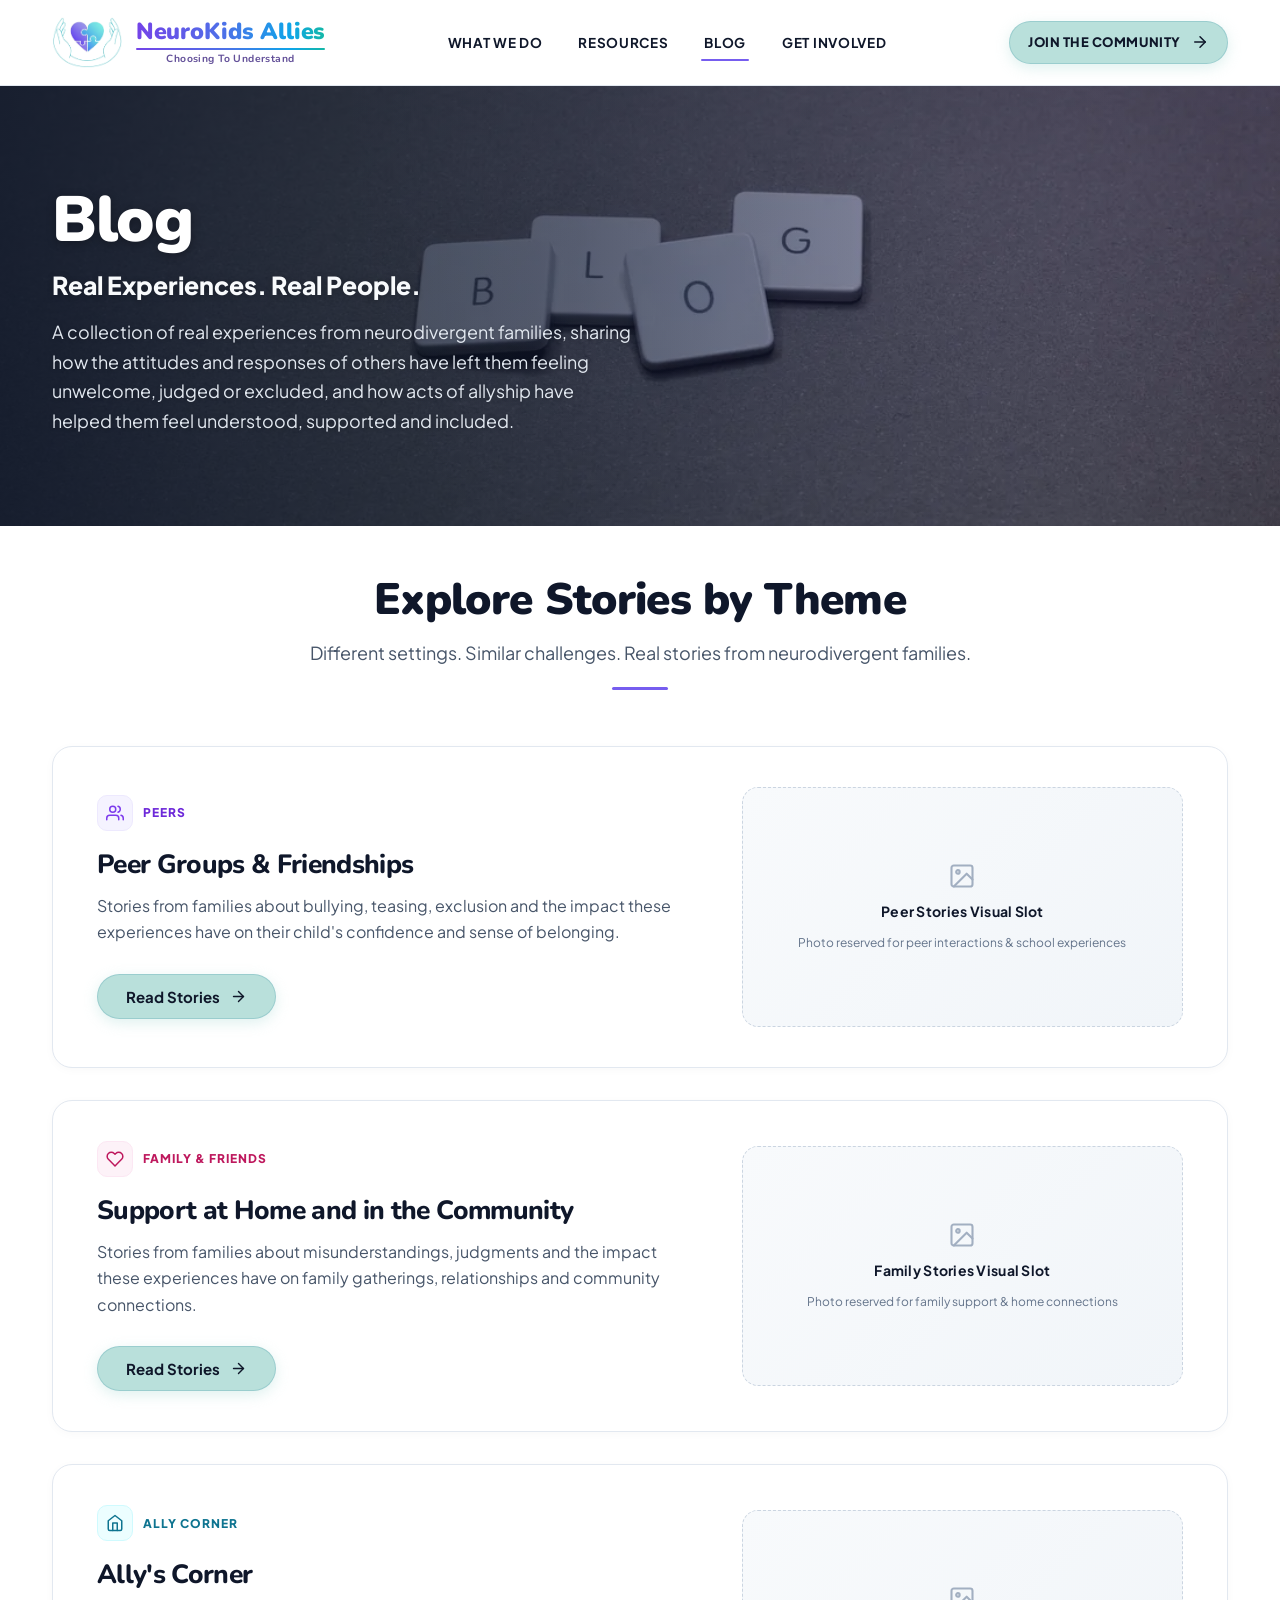
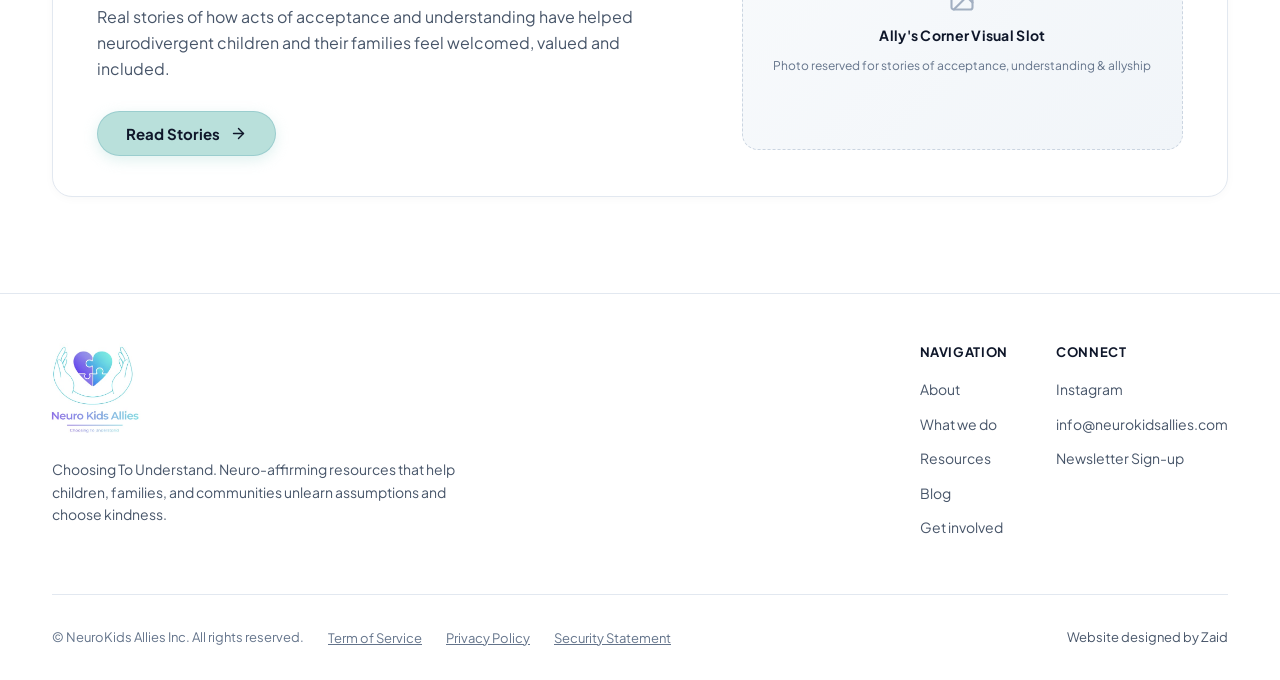
==== commit 253ae35c: "Remove About from navigation menu across all pages" ====
--- a/blog.html
+++ b/blog.html
@@ -41,7 +41,6 @@
 
       <!-- Desktop Navigation Menu -->
       <nav class="nav-menu" aria-label="Main Navigation">
-        <a href="index.html#about" class="nav-link">About</a>
         <a href="what-we-do.html" class="nav-link">What we do</a>
         <a href="resources.html" class="nav-link">Resources</a>
         <a href="blog.html" class="nav-link active" aria-current="page">Blog</a>
@@ -72,7 +71,6 @@
     <!-- Mobile Slide-Down Drawer -->
     <div id="mobile-drawer" class="mobile-drawer" aria-label="Mobile Navigation">
       <ul class="mobile-nav-list">
-        <li><a href="index.html#about" class="mobile-nav-link">About</a></li>
         <li><a href="what-we-do.html" class="mobile-nav-link">What we do</a></li>
         <li><a href="resources.html" class="mobile-nav-link">Resources</a></li>
         <li><a href="blog.html" class="mobile-nav-link active">Blog</a></li>
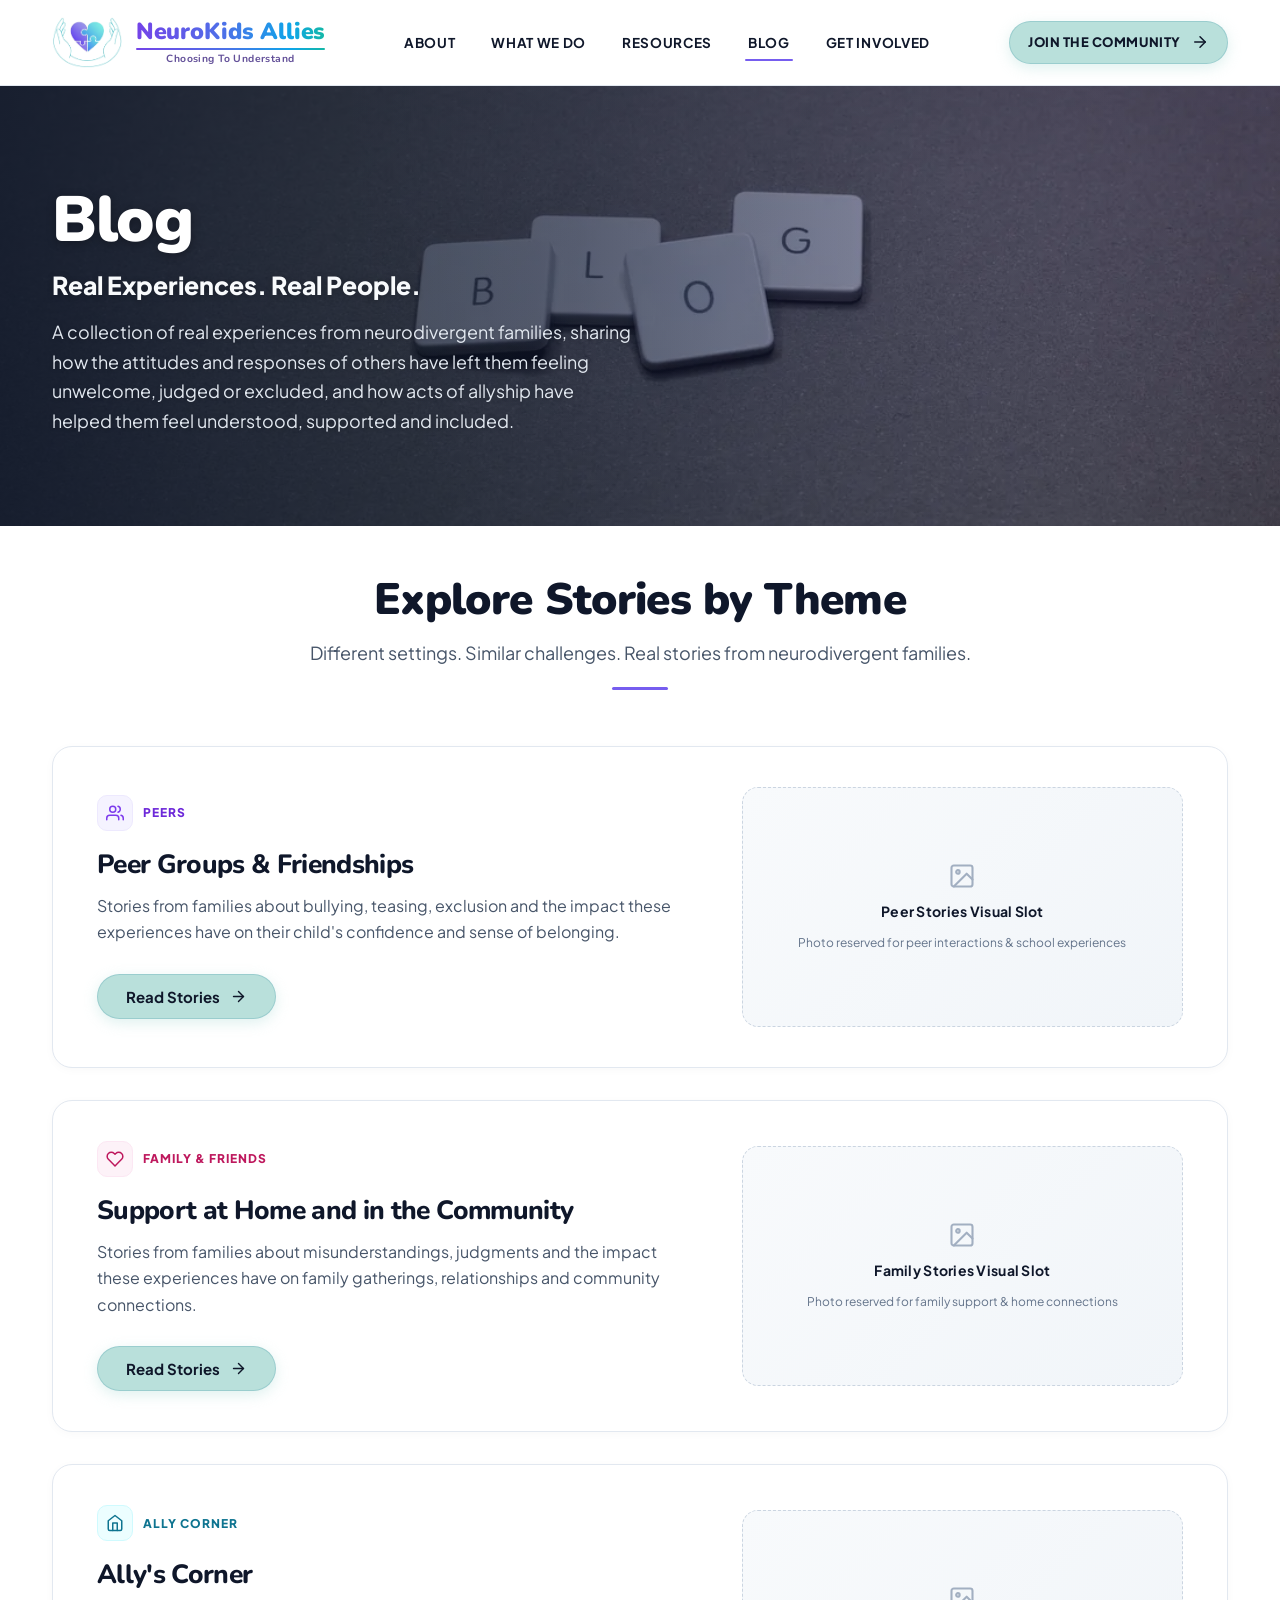
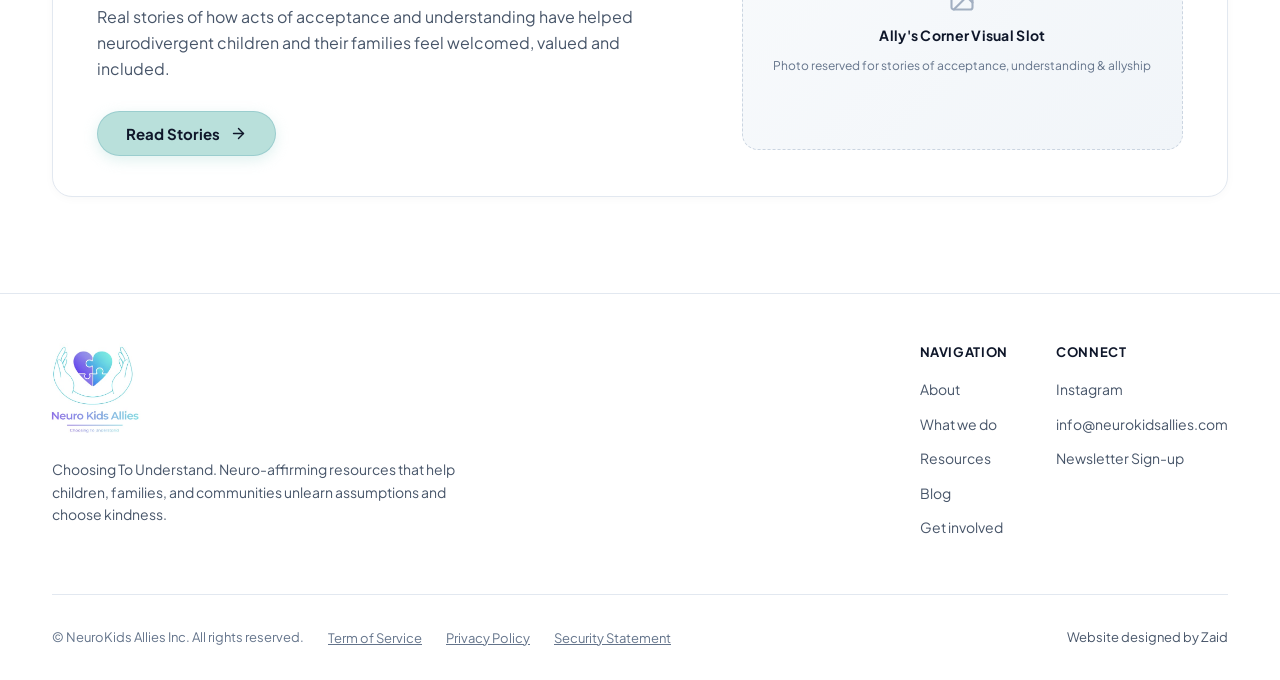
==== commit 2791c1cd: "Revert "Remove About from navigation menu across all pages" This reverts commit 253ae35cec4bc372e61d" ====
--- a/blog.html
+++ b/blog.html
@@ -41,6 +41,7 @@
 
       <!-- Desktop Navigation Menu -->
       <nav class="nav-menu" aria-label="Main Navigation">
+        <a href="index.html#about" class="nav-link">About</a>
         <a href="what-we-do.html" class="nav-link">What we do</a>
         <a href="resources.html" class="nav-link">Resources</a>
         <a href="blog.html" class="nav-link active" aria-current="page">Blog</a>
@@ -71,6 +72,7 @@
     <!-- Mobile Slide-Down Drawer -->
     <div id="mobile-drawer" class="mobile-drawer" aria-label="Mobile Navigation">
       <ul class="mobile-nav-list">
+        <li><a href="index.html#about" class="mobile-nav-link">About</a></li>
         <li><a href="what-we-do.html" class="mobile-nav-link">What we do</a></li>
         <li><a href="resources.html" class="mobile-nav-link">Resources</a></li>
         <li><a href="blog.html" class="mobile-nav-link active">Blog</a></li>
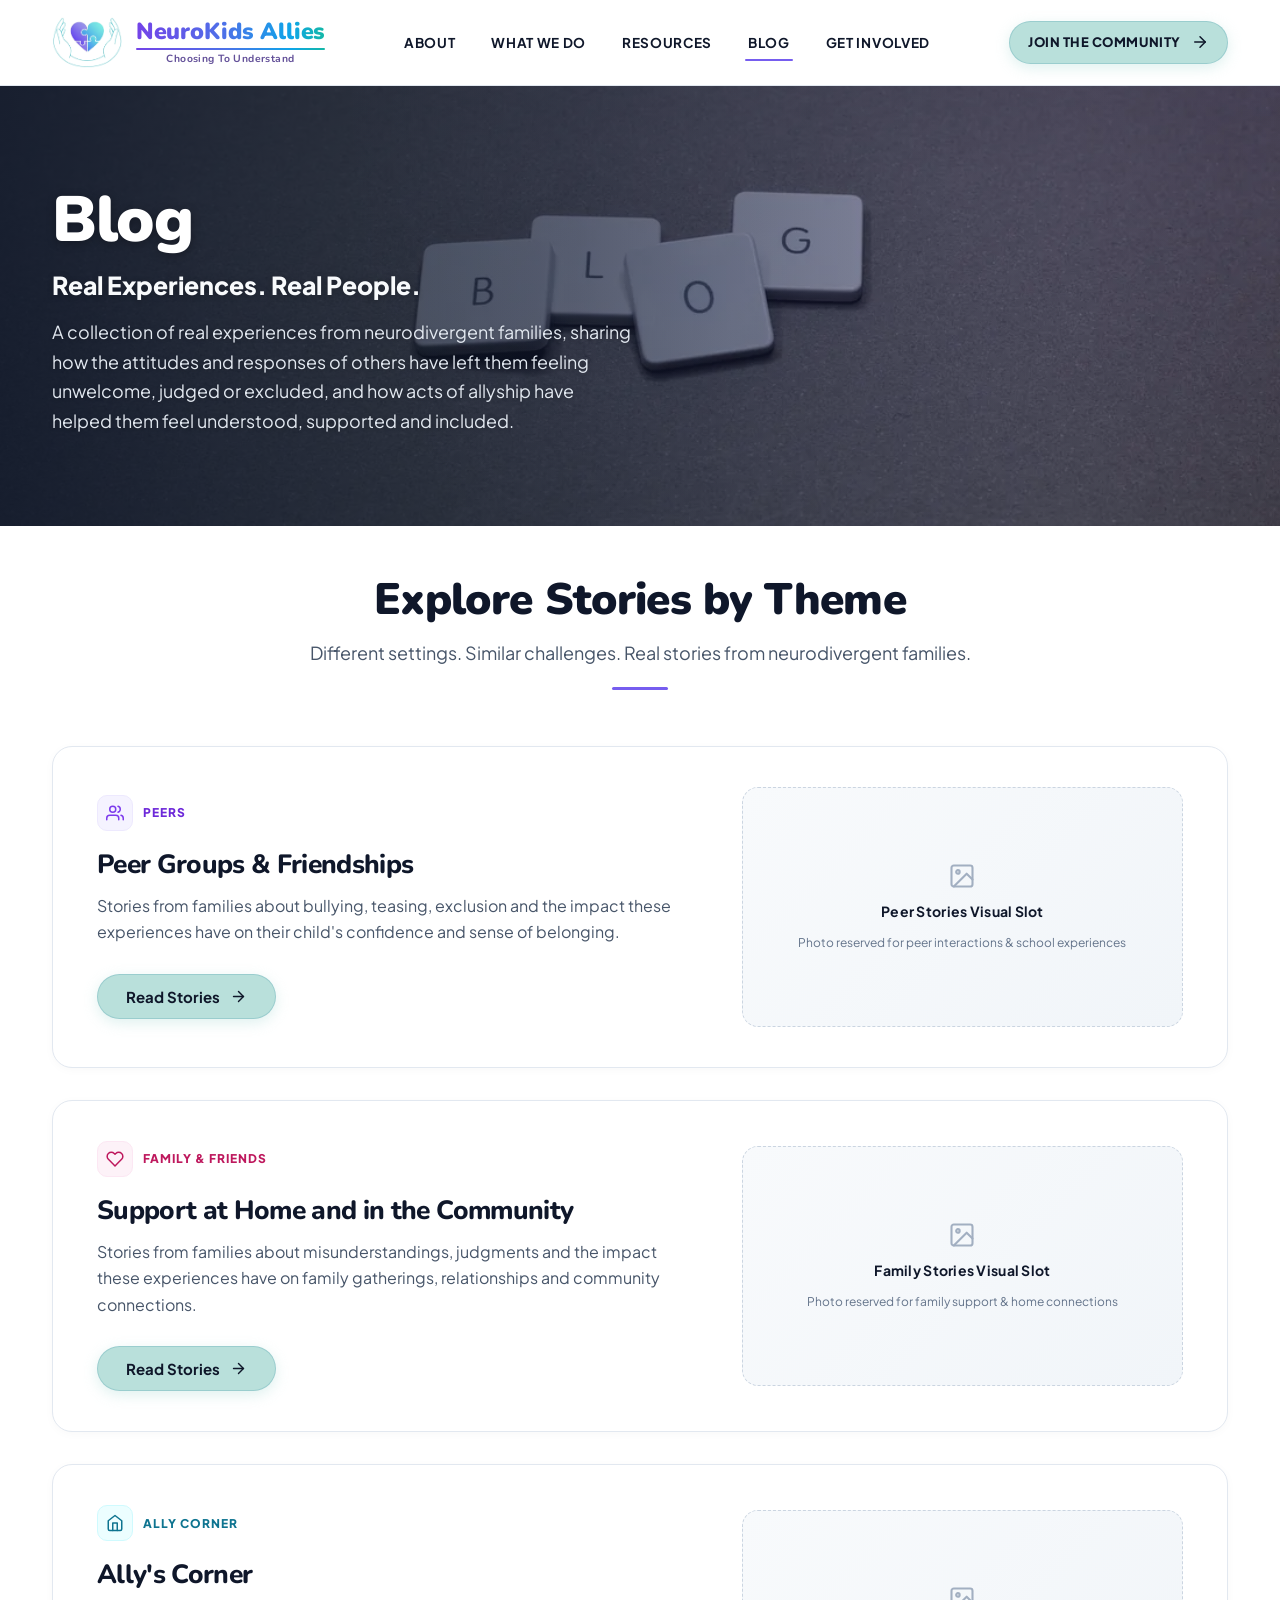
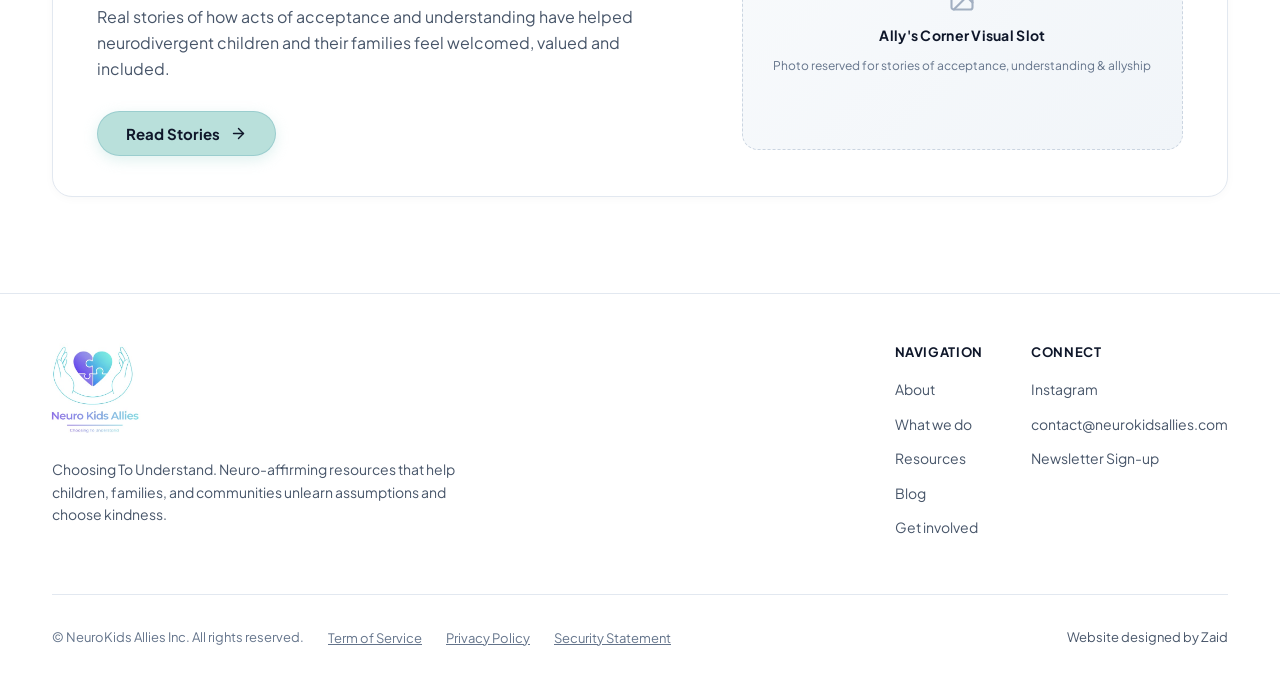
==== commit d06b27cf: "Update footer contact email from info@ to contact@neurokidsallies.com across all pages" ====
--- a/blog.html
+++ b/blog.html
@@ -21,7 +21,7 @@
   <link href="https://fonts.googleapis.com/css2?family=Nunito:wght@700;800;900&family=Plus+Jakarta+Sans:wght@400;500;600;700;800&display=swap" rel="stylesheet">
 
   <!-- Main Stylesheet -->
-  <link rel="stylesheet" href="styles.css?v=6.5">
+  <link rel="stylesheet" href="styles.css?v=6.8">
 </head>
 <body class="blog-page">
 
@@ -259,7 +259,7 @@
           <div class="footer-links-col">
             <p class="footer-col-title">Connect</p>
             <a href="https://www.instagram.com/neurokidsallies?igsh=NGVwZnY3bG5yYnE=" target="_blank" rel="noopener noreferrer" class="footer-link">Instagram</a>
-            <a href="mailto:info@neurokidsallies.com" class="footer-link">info@neurokidsallies.com</a>
+            <a href="mailto:contact@neurokidsallies.com" class="footer-link">contact@neurokidsallies.com</a>
             <a href="https://preview.mailerlite.io/forms/2009995/176619972987978844/share" target="_blank" rel="noopener noreferrer" class="footer-link">Newsletter Sign-up</a>
           </div>
         </div>
--- a/styles.css
+++ b/styles.css
@@ -1728,7 +1728,7 @@
   display: grid;
   grid-template-columns: 190px 1fr;
   gap: 3.5rem;
-  align-items: flex-start;
+  align-items: center;
   transition: all var(--transition-base);
 }
 
@@ -1742,6 +1742,7 @@
   display: flex;
   flex-direction: column;
   align-items: flex-start;
+  align-self: center;
 }
 
 .why-title,
@@ -1796,6 +1797,12 @@
     grid-template-columns: 1fr;
     gap: 1.75rem;
     padding: 2.25rem 1.65rem;
+    align-items: flex-start;
+  }
+
+  .why-heading-col,
+  .statement-heading-col {
+    align-self: flex-start;
   }
 
   .why-title {
@@ -1830,7 +1837,7 @@
   display: grid;
   grid-template-columns: 190px 1fr;
   gap: 3.5rem;
-  align-items: flex-start;
+  align-items: center;
   transition: all var(--transition-base);
 }
 
@@ -1903,6 +1910,7 @@
     grid-template-columns: 1fr;
     gap: 1.75rem;
     padding: 2.25rem 1.65rem;
+    align-items: flex-start;
   }
 
   .vision-title,
@@ -4010,13 +4018,13 @@
 
 .value-card {
   border-radius: 20px;
-  padding: 2.25rem 1.5rem;
+  padding: 2.25rem 1.65rem;
   display: flex;
   flex-direction: column;
   align-items: center;
-  justify-content: center;
+  justify-content: flex-start;
   text-align: center;
-  gap: 0.95rem;
+  gap: 0.85rem;
   transition: all var(--transition-base);
   cursor: default;
   box-shadow: 0 8px 24px rgba(0, 0, 0, 0.16);
@@ -4049,14 +4057,25 @@
 
 .value-card-label {
   font-family: var(--font-sans);
-  font-size: 1.1875rem;
+  font-size: 1.25rem;
   font-weight: 800;
   letter-spacing: -0.01em;
+  margin: 0;
+}
+
+.value-card-desc {
+  font-family: var(--font-sans);
+  font-size: 0.9375rem;
+  line-height: 1.62;
+  color: #334155;
+  margin: 0;
+  max-width: 320px;
 }
 
 /* Card 1: Awareness (Soft Mint/Teal) */
 .value-card-awareness {
   background-color: #F0FAFA;
+  border: 1px solid rgba(14, 116, 144, 0.08);
 }
 
 .value-card-awareness .value-card-icon-circle {
@@ -4071,21 +4090,22 @@
 /* Card 2: Understanding (Light Grey + Black text/logo) */
 .value-card-understanding {
   background-color: #F8FAFC;
-  border: 1px solid rgba(15, 23, 42, 0.06);
+  border: 1px solid rgba(15, 23, 42, 0.08);
 }
 
 .value-card-understanding .value-card-icon-circle {
   background-color: #EEF2F6;
-  color: var(--color-text-main);
+  color: #0F172A;
 }
 
 .value-card-understanding .value-card-label {
-  color: var(--color-text-main);
+  color: #0F172A;
 }
 
 /* Card 3: Allyship (Soft Blue/Cyan) */
 .value-card-allyship {
   background-color: #EBF5FD;
+  border: 1px solid rgba(2, 132, 199, 0.08);
 }
 
 .value-card-allyship .value-card-icon-circle {
